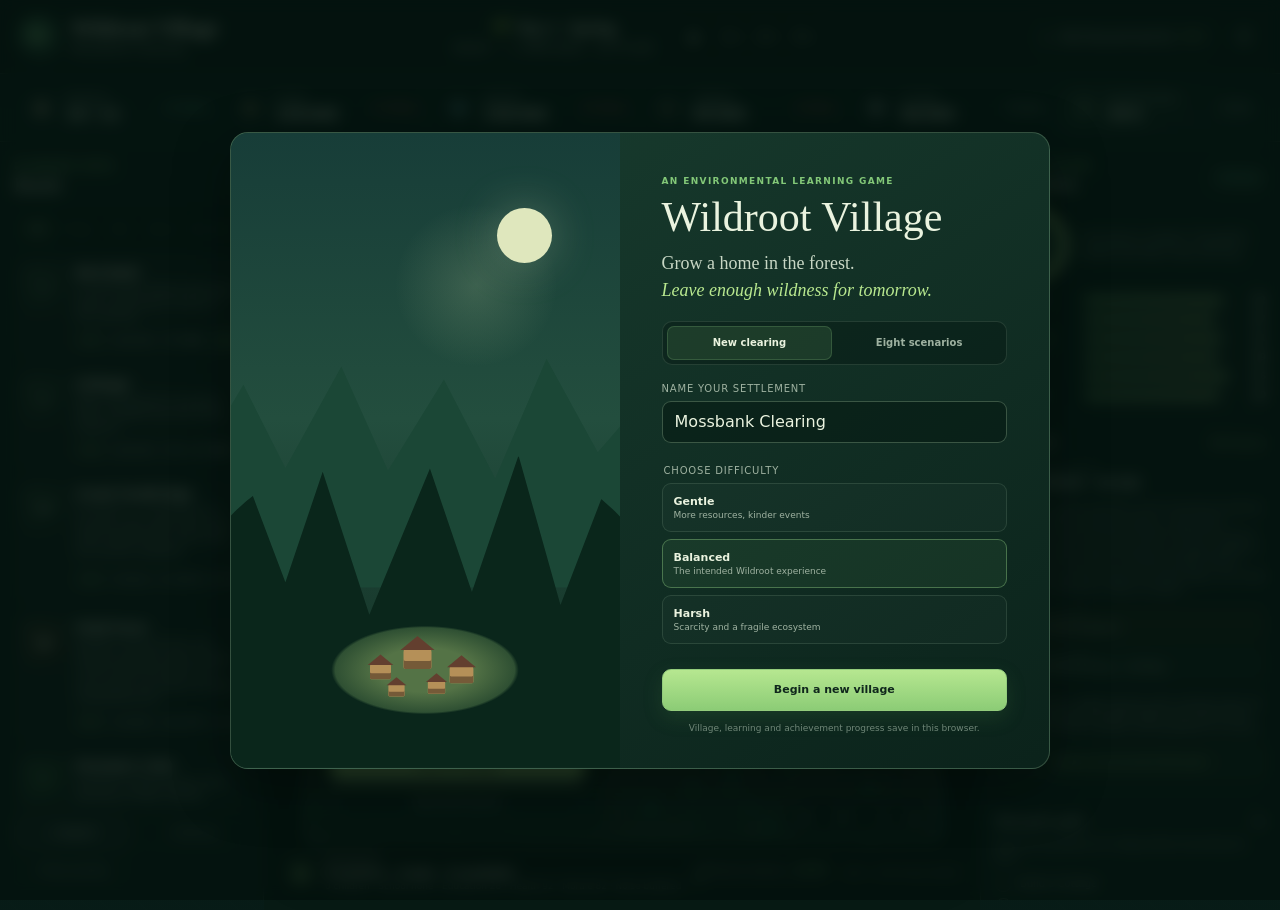
==== index.html @ e63c8037 "Add multi-select tree priority tool" ====
<!doctype html>
<html lang="en">
<head>
  <meta charset="utf-8">
  <meta name="viewport" content="width=device-width, initial-scale=1, viewport-fit=cover">
  <meta name="theme-color" content="#173c2f">
  <title>Wildroot Village</title>
  <link rel="stylesheet" href="styles.css">
</head>
<body>
  <div class="forest-haze" aria-hidden="true"></div>

  <div id="gameShell" class="game-shell">
    <header class="topbar">
      <div class="brand-block">
        <div class="brand-mark" aria-hidden="true">W</div>
        <div>
          <h1>Wildroot Village</h1>
          <p id="villageName">Mossbank Clearing</p>
        </div>
      </div>

      <div class="calendar-block" aria-label="Current date and weather">
        <div class="calendar-main">
          <span id="seasonIcon" aria-hidden="true">🌱</span>
          <strong id="dayLabel">Day 1 · Spring</strong>
        </div>
        <div class="calendar-detail">
          <span id="clockLabel">06:00</span>
          <span class="dot">•</span>
          <span id="weatherLabel">Mild skies</span>
        </div>
      </div>

      <div class="time-controls" aria-label="Time controls">
        <button class="icon-button" id="pauseButton" type="button" aria-label="Pause time" title="Pause (Space)">Ⅱ</button>
        <button class="speed-button active" data-speed="1" type="button" title="Normal simulation speed, including resident ageing">1×</button>
        <button class="speed-button" data-speed="2" type="button" title="Everything advances at 2×, including resident ageing">2×</button>
        <button class="speed-button" data-speed="3" type="button" title="Everything advances at 3×, including resident ageing">3×</button>
      </div>

      <div class="header-actions">
        <button class="quiet-button" id="achievementsButton" type="button">
          <span aria-hidden="true">◇</span> Achievements
          <span id="achievementCount" class="button-count">0/11</span>
        </button>
        <button class="icon-button" id="menuButton" type="button" aria-label="Open menu" title="Menu">☰</button>
      </div>
    </header>

    <section class="resource-strip" aria-label="Village resources">
      <div class="resource-card" data-resource="population">
        <span class="resource-icon people-icon" aria-hidden="true">●</span>
        <span class="resource-copy"><small>People</small><strong id="populationValue">10 / 12</strong></span>
        <span id="populationTrend" class="trend positive">+0.0</span>
      </div>
      <div class="resource-card" data-resource="food">
        <span class="resource-icon food-icon" aria-hidden="true">◆</span>
        <span class="resource-copy"><small>Food</small><strong id="foodValue">120/400</strong></span>
        <span id="foodTrend" class="trend">0/day</span>
      </div>
      <div class="resource-card" data-resource="water">
        <span class="resource-icon water-icon" aria-hidden="true">●</span>
        <span class="resource-copy"><small>Water</small><strong id="waterValue">130/400</strong></span>
        <span id="waterTrend" class="trend">0/day</span>
      </div>
      <div class="resource-card" data-resource="wood">
        <span class="resource-icon wood-icon" aria-hidden="true">▰</span>
        <span class="resource-copy"><small>Timber</small><strong id="woodValue">95/400</strong></span>
        <span id="woodTrend" class="trend">0/day</span>
      </div>
      <div class="resource-card" data-resource="stone">
        <span class="resource-icon stone-icon" aria-hidden="true">⬟</span>
        <span class="resource-copy"><small>Stone</small><strong id="stoneValue">60/400</strong></span>
        <span id="stoneTrend" class="trend">0/day</span>
      </div>
      <div class="resource-card eco-resource" data-resource="ecosystem">
        <span class="resource-icon eco-icon" aria-hidden="true">✦</span>
        <span class="resource-copy"><small>Ecosystem</small><strong id="ecosystemValue">91%</strong></span>
        <span id="ecosystemTrend" class="trend">Stable</span>
      </div>
    </section>

    <main class="workspace">
      <aside class="build-panel panel">
        <div class="panel-heading">
          <div>
            <span class="eyebrow">PLANNING DESK</span>
            <h2>Build</h2>
          </div>
          <button id="collapseBuildButton" class="mini-button" type="button" aria-label="Collapse build panel">‹</button>
        </div>

        <div class="build-tabs" role="tablist" aria-label="Building categories">
          <button class="build-tab active" data-category="all" type="button">All</button>
          <button class="build-tab" data-category="village" type="button">Village</button>
          <button class="build-tab" data-category="industry" type="button">Work</button>
          <button class="build-tab" data-category="nature" type="button">Nature</button>
          <button class="build-tab" data-category="decoration" type="button">Decorations</button>
        </div>

        <div id="buildList" class="build-list" aria-live="polite"></div>

        <div class="tool-row">
          <button id="inspectTool" class="tool-button active" type="button" data-tool="inspect">
            <span aria-hidden="true">⌕</span> Inspect
          </button>
          <button id="demolishTool" class="tool-button danger-tool" type="button" data-tool="demolish">
            <span aria-hidden="true">⌁</span> Destroy
          </button>
          <button id="treePriorityTool" class="tool-button" type="button" data-tool="tree_priority" aria-pressed="false">
            <span aria-hidden="true">⌖</span> Tree priority
          </button>
        </div>
      </aside>

      <section class="map-section">
        <div class="map-toolbar">
          <div class="selection-summary">
            <span id="selectionSwatch" class="selection-swatch inspect-swatch">⌕</span>
            <span><small>Selected</small><strong id="selectionLabel">Inspect tool</strong></span>
          </div>
          <div class="map-hints">
            <span><kbd>Drag</kbd> pan</span>
            <span><kbd>Scroll</kbd> zoom</span>
            <span><kbd>O</kbd>/<kbd>P</kbd> rotate</span>
            <span><kbd>Click</kbd> person</span>
            <span><kbd>Priority</kbd> click or drag trees</span>
            <span><kbd>Esc</kbd> cancel</span>
            <span id="autosaveStatus">Saved locally</span>
          </div>
        </div>

        <div id="mapFrame" class="map-frame">
          <canvas id="gameCanvas" width="768" height="768" aria-label="A zoomable 100 by 100 forest world with an irregular village clearing, creeks, a river, bridges, buildings, trees, and moving residents"></canvas>
          <section id="placementGuide" class="placement-guide" aria-live="polite">
            <span id="placementGuideStep" class="eyebrow">LIVE BUILD TUTORIAL · STEP 1 OF 7</span>
            <h3 id="placementGuideTitle">Place a Cottage</h3>
            <p id="placementGuideText">Select Cottage, then click a clear 2 × 2 area near the Founders’ Hearth.</p>
            <p id="placementGuideWhy" class="placement-guide-why"><strong>Why it matters:</strong> Homes give new residents somewhere to live.</p>
            <p id="placementGuideSpot" class="placement-guide-spot">Recommended spot: checking the clearing…</p>
            <button id="placementGuideAction" class="primary-button" type="button">Select Cottage</button>
            <button id="placementGuideSkip" class="placement-guide-skip" type="button">Skip build tutorial</button>
          </section>
          <button id="descriptionToggle" class="description-toggle" type="button" aria-pressed="true" title="Turn cursor descriptions off">ⓘ Descriptions on</button>
          <div id="tileTooltip" class="tile-tooltip" role="tooltip" hidden></div>
          <div id="mapMessage" class="map-message" aria-live="assertive"></div>
          <div class="map-compass" aria-hidden="true"><span>N</span><i></i></div>
          <div class="zoom-controls" aria-label="Map zoom controls">
            <button id="zoomInButton" type="button" aria-label="Zoom in" title="Zoom in">+</button>
            <span id="zoomLabel">85%</span>
            <button id="zoomOutButton" type="button" aria-label="Zoom out" title="Zoom out">−</button>
            <button id="centerMapButton" type="button" aria-label="Centre on village" title="Centre on village">⌾</button>
          </div>
        </div>

        <div class="map-footer">
          <div class="workers-summary">
            <span class="workers-icon" aria-hidden="true">♟</span>
            <div>
              <small>Workers</small>
              <strong id="workersLabel">0 jobs · 9 available</strong>
              <span id="familiesLabel" class="workers-detail">0 children · School none · Education 28</span>
            </div>
          </div>
          <div class="pressure-meter">
            <div class="pressure-copy"><span>Settlement footprint</span><strong id="footprintLabel">Gentle</strong></div>
            <div class="meter-track"><div id="footprintFill" class="meter-fill"></div></div>
          </div>
          <div class="coordinates" id="coordinatesLabel">100 × 100 forest world</div>
        </div>
      </section>

      <aside class="insights-panel panel">
        <section class="eco-card">
          <div class="panel-heading compact">
            <div>
              <span class="eyebrow">LIVING SYSTEM</span>
              <h2>Ecosystem</h2>
            </div>
            <div id="ecoBadge" class="eco-badge thriving">Thriving</div>
          </div>
          <div class="eco-score-row">
            <div class="eco-ring" id="ecoRing"><span id="ecoRingValue">91</span><small>/ 100</small></div>
            <p id="ecoSummary">The forest is resilient. Thoughtful growth will help it stay that way.</p>
          </div>
          <div id="ecoMetrics" class="eco-metrics"></div>
        </section>

        <section class="learning-card" aria-labelledby="learningTitle">
          <div class="section-title-row">
            <h3 id="learningTitle">Eco coach</h3>
            <span id="learningProgress">0/20 lessons</span>
          </div>
          <div class="coach-focus">
            <span id="ecoCoachIcon" class="coach-icon" aria-hidden="true">◎</span>
            <div><small>WATCH NOW</small><strong id="ecoCoachMetric">Living systems</strong></div>
          </div>
          <p id="ecoCoachText">Every resource decision changes the land that supports the village.</p>
          <div class="coach-drivers" aria-label="Modelled causes of the current ecosystem trend">
            <div><small>LARGEST PRESSURE</small><span id="ecoCoachPressure">Waiting for village data</span></div>
            <div><small>STRONGEST SUPPORT</small><span id="ecoCoachSupport">Waiting for village data</span></div>
          </div>
          <p id="ecoCoachConnection" class="coach-connection">Living systems are connected through water, soil, air, habitat and food webs.</p>
          <button id="fieldGuideButton" class="learning-guide-button" type="button"><span aria-hidden="true">▤</span> Open environmental field guide</button>
        </section>

        <section class="objective-card">
          <div class="section-title-row">
            <h3>Steward’s path</h3>
            <span id="objectiveProgress">0/4</span>
          </div>
          <p id="objectiveIntro">Build the foundations of a village without wounding the land.</p>
          <div id="objectiveList" class="objective-list"></div>
        </section>

        <section class="chronicle-card">
          <div class="section-title-row">
            <h3>Village chronicle</h3>
            <button id="openChronicleButton" class="text-button" type="button">View all</button>
          </div>
          <div id="eventLog" class="event-log" aria-live="polite"></div>
        </section>
      </aside>
    </main>
  </div>

  <div id="modalLayer" class="modal-layer" aria-live="polite"></div>

  <div id="toastStack" class="toast-stack" aria-live="assertive"></div>

  <template id="startScreenTemplate">
    <div class="modal-backdrop start-backdrop">
      <section class="start-card modal-card" role="dialog" aria-modal="true" aria-labelledby="startTitle">
        <div class="start-art" aria-hidden="true">
          <div class="moon"></div>
          <div class="ridge ridge-back"></div>
          <div class="ridge ridge-front"></div>
          <div class="start-clearing"><span></span><span></span><span></span><span></span><span></span></div>
        </div>
        <div class="start-content">
          <span class="eyebrow">AN ENVIRONMENTAL LEARNING GAME</span>
          <h2 id="startTitle">Wildroot Village</h2>
          <p class="start-tagline">Grow a home in the forest.<br><em>Leave enough wildness for tomorrow.</em></p>

          <div class="start-mode-tabs" role="tablist" aria-label="Game mode">
            <button id="freeplayModeButton" class="start-mode-button active" type="button" role="tab" aria-selected="true">New clearing</button>
            <button id="scenarioModeButton" class="start-mode-button" type="button" role="tab" aria-selected="false">Eight scenarios</button>
          </div>

          <div id="freeplaySetup">
            <label class="field-label" for="newVillageName">Name your settlement</label>
            <input id="newVillageName" class="text-input" maxlength="28" value="Mossbank Clearing" autocomplete="off">

            <fieldset class="difficulty-fieldset">
              <legend>Choose difficulty</legend>
              <label class="difficulty-option">
                <input type="radio" name="difficulty" value="gentle">
                <span><strong>Gentle</strong><small>More resources, kinder events</small></span>
              </label>
              <label class="difficulty-option selected">
                <input type="radio" name="difficulty" value="balanced" checked>
                <span><strong>Balanced</strong><small>The intended Wildroot experience</small></span>
              </label>
              <label class="difficulty-option">
                <input type="radio" name="difficulty" value="harsh">
                <span><strong>Harsh</strong><small>Scarcity and a fragile ecosystem</small></span>
              </label>
            </fieldset>
          </div>

          <div id="scenarioSetup" class="scenario-setup" hidden>
            <p class="scenario-lead">Take charge of an existing village. Eight settlements teach different ecological problems; three begin below 40% with an active restoration emergency.</p>
            <div id="scenarioList" class="scenario-list"></div>
          </div>

          <div class="start-actions">
            <button id="continueGameButton" class="secondary-button" type="button" hidden>Continue saved village</button>
            <button id="beginGameButton" class="primary-button" type="button">Begin a new village</button>
          </div>
          <p class="local-note">Village, learning and achievement progress save in this browser.</p>
        </div>
      </section>
    </div>
  </template>

  <template id="tutorialTemplate">
    <div class="modal-backdrop tutorial-backdrop">
      <section class="tutorial-card modal-card" role="dialog" aria-modal="true" aria-labelledby="tutorialTitle">
        <button class="close-button tutorial-skip" type="button">Skip tutorial</button>
        <div class="tutorial-illustration" aria-hidden="true"></div>
        <div class="tutorial-copy">
          <span class="eyebrow tutorial-step-label">BUILDING TUTORIAL 1 OF 8</span>
          <h2 id="tutorialTitle">How building placement works</h2>
          <p class="tutorial-body"></p>
          <div class="tutorial-tip"></div>
          <div class="tutorial-footer">
            <div class="tutorial-dots" aria-hidden="true"></div>
            <div class="tutorial-nav">
              <button class="secondary-button tutorial-back" type="button">Back</button>
              <button class="primary-button tutorial-next" type="button">Next</button>
            </div>
          </div>
        </div>
      </section>
    </div>
  </template>

  <script src="game.js"></script>
</body>
</html>
---- styles.css ----
:root {
  color-scheme: dark;
  --ink: #eaf3df;
  --muted: #9fb2a1;
  --faint: #6f8677;
  --deepest: #091a16;
  --deep: #102a22;
  --panel: rgba(18, 48, 39, 0.94);
  --panel-2: rgba(24, 60, 47, 0.94);
  --line: rgba(185, 217, 181, 0.14);
  --line-strong: rgba(190, 224, 185, 0.27);
  --green: #83c878;
  --green-bright: #b8e88f;
  --mint: #76d4a1;
  --gold: #e4bd65;
  --orange: #e69255;
  --red: #e56d65;
  --blue: #74b9ca;
  --shadow: 0 18px 55px rgba(0, 0, 0, 0.34);
  font-family: Inter, ui-sans-serif, system-ui, -apple-system, BlinkMacSystemFont, "Segoe UI", sans-serif;
}

* {
  box-sizing: border-box;
}

html,
body {
  margin: 0;
  min-width: 320px;
  min-height: 100%;
  background: var(--deepest);
  color: var(--ink);
}

body {
  min-height: 100vh;
  overflow-x: hidden;
}

button,
input {
  font: inherit;
}

button {
  color: inherit;
}

button:focus-visible,
input:focus-visible {
  outline: 2px solid var(--green-bright);
  outline-offset: 2px;
}

.forest-haze {
  position: fixed;
  inset: 0;
  pointer-events: none;
  background:
    radial-gradient(circle at 50% -20%, rgba(118, 195, 129, 0.16), transparent 46%),
    linear-gradient(135deg, rgba(37, 78, 58, 0.12), transparent 35%);
}

.game-shell {
  position: relative;
  min-height: 100vh;
  background:
    linear-gradient(rgba(8, 28, 23, 0.88), rgba(8, 28, 23, 0.9)),
    repeating-linear-gradient(45deg, transparent 0 12px, rgba(137, 180, 137, 0.025) 12px 13px);
}

.topbar {
  min-height: 74px;
  padding: 10px 18px;
  display: grid;
  grid-template-columns: minmax(220px, 1fr) auto auto minmax(220px, 1fr);
  align-items: center;
  gap: 20px;
  border-bottom: 1px solid var(--line);
  background: rgba(10, 31, 25, 0.94);
  box-shadow: 0 8px 30px rgba(0, 0, 0, 0.16);
  position: sticky;
  top: 0;
  z-index: 20;
  backdrop-filter: blur(18px);
}

.brand-block {
  display: flex;
  align-items: center;
  gap: 11px;
}

.brand-mark {
  width: 42px;
  height: 42px;
  border: 1px solid rgba(184, 232, 143, 0.42);
  border-radius: 50% 50% 46% 54%;
  display: grid;
  place-items: center;
  color: var(--green-bright);
  font-family: Georgia, serif;
  font-size: 22px;
  background: radial-gradient(circle at 38% 30%, #3a7451, #173c2f 67%);
  box-shadow: inset 0 0 0 3px rgba(7, 31, 23, 0.42);
}

.brand-block h1,
.brand-block p,
.panel-heading h2,
.section-title-row h3,
.start-content h2,
.tutorial-copy h2 {
  margin: 0;
}

.brand-block h1 {
  font-family: Georgia, "Times New Roman", serif;
  font-size: 20px;
  font-weight: 600;
  letter-spacing: 0.02em;
}

.brand-block p {
  color: var(--muted);
  font-size: 12px;
  margin-top: 2px;
}

.calendar-block {
  text-align: center;
  min-width: 178px;
}

.calendar-main {
  display: flex;
  align-items: center;
  justify-content: center;
  gap: 7px;
  font-family: Georgia, serif;
}

.calendar-detail {
  margin-top: 4px;
  color: var(--muted);
  font-size: 12px;
}

.dot {
  padding: 0 4px;
  color: var(--faint);
}

.time-controls {
  display: flex;
  padding: 4px;
  border: 1px solid var(--line);
  border-radius: 10px;
  background: rgba(5, 22, 17, 0.52);
}

.icon-button,
.speed-button,
.quiet-button,
.mini-button,
.text-button,
.close-button,
.build-tab,
.tool-button {
  border: 0;
  cursor: pointer;
  background: transparent;
}

.icon-button,
.speed-button {
  height: 34px;
  min-width: 36px;
  border-radius: 7px;
  color: var(--muted);
  transition: 150ms ease;
}

.icon-button:hover,
.speed-button:hover,
.speed-button.active {
  background: rgba(131, 200, 120, 0.15);
  color: var(--green-bright);
}

.header-actions {
  justify-self: end;
  display: flex;
  align-items: center;
  gap: 8px;
}

.quiet-button {
  min-height: 38px;
  padding: 0 11px;
  border: 1px solid var(--line);
  border-radius: 9px;
  color: var(--muted);
  display: flex;
  align-items: center;
  gap: 7px;
}

.quiet-button:hover {
  border-color: var(--line-strong);
  color: var(--ink);
}

.button-count {
  color: var(--green-bright);
  font-size: 11px;
}

.resource-strip {
  min-height: 68px;
  padding: 9px 18px;
  display: grid;
  grid-template-columns: repeat(6, minmax(116px, 1fr));
  gap: 8px;
  border-bottom: 1px solid var(--line);
  background: rgba(13, 40, 32, 0.82);
}

.resource-card {
  min-width: 0;
  display: grid;
  grid-template-columns: 31px 1fr auto;
  align-items: center;
  gap: 8px;
  padding: 5px 9px;
  border-right: 1px solid var(--line);
}

.resource-card:last-child {
  border-right: 0;
}

.resource-icon {
  width: 29px;
  height: 29px;
  display: grid;
  place-items: center;
  border-radius: 50%;
  font-size: 12px;
  background: rgba(255,255,255,0.06);
}

.people-icon { color: #d9c493; }
.food-icon { color: var(--gold); }
.water-icon { color: var(--blue); }
.wood-icon { color: #bd865e; }
.stone-icon { color: #b7bfbd; }
.eco-icon { color: var(--green-bright); }

.resource-copy {
  min-width: 0;
  display: flex;
  flex-direction: column;
}

.resource-copy small,
.workers-summary small,
.selection-summary small {
  color: var(--muted);
  font-size: 10px;
  text-transform: uppercase;
  letter-spacing: 0.08em;
}

.resource-copy strong {
  margin-top: 1px;
  font-size: 14px;
  white-space: nowrap;
}

.trend {
  color: var(--muted);
  font-size: 10px;
  white-space: nowrap;
}

.trend.positive { color: var(--mint); }
.trend.negative { color: var(--red); }
.trend.full { color: var(--gold); }

.eco-resource {
  border-radius: 9px;
  background: linear-gradient(90deg, rgba(72, 130, 79, 0.12), transparent);
}

.workspace {
  width: 100%;
  display: grid;
  grid-template-columns: 264px minmax(500px, 1fr) 300px;
  min-height: calc(100vh - 143px);
}

.panel {
  min-width: 0;
  background: rgba(12, 37, 30, 0.86);
}

.build-panel {
  border-right: 1px solid var(--line);
  padding: 18px 14px 14px;
  display: flex;
  flex-direction: column;
  max-height: calc(100vh - 143px);
  position: sticky;
  top: 143px;
}

.insights-panel {
  border-left: 1px solid var(--line);
  padding: 18px 14px;
  max-height: calc(100vh - 143px);
  position: sticky;
  top: 143px;
  overflow-y: auto;
}

.panel-heading,
.section-title-row {
  display: flex;
  align-items: center;
  justify-content: space-between;
  gap: 12px;
}

.panel-heading h2 {
  margin-top: 2px;
  font-family: Georgia, serif;
  font-size: 21px;
  font-weight: 500;
}

.panel-heading.compact h2 {
  font-size: 19px;
}

.eyebrow {
  display: block;
  color: var(--green);
  font-size: 9px;
  font-weight: 700;
  letter-spacing: 0.15em;
}

.mini-button {
  width: 28px;
  height: 28px;
  border: 1px solid var(--line);
  border-radius: 7px;
  color: var(--muted);
}

.build-tabs {
  display: grid;
  grid-template-columns: repeat(5, 1fr);
  gap: 3px;
  padding: 4px;
  margin: 15px 0 10px;
  background: rgba(4, 20, 15, 0.46);
  border-radius: 9px;
}

.build-tab {
  padding: 7px 3px;
  border-radius: 6px;
  color: var(--faint);
  font-size: 9px;
}

.build-tab.active,
.build-tab:hover {
  color: var(--ink);
  background: rgba(104, 163, 103, 0.15);
}

.build-list {
  min-height: 0;
  padding-right: 3px;
  overflow-y: auto;
  scrollbar-width: thin;
  scrollbar-color: rgba(128, 170, 132, 0.25) transparent;
}

.build-item {
  width: 100%;
  display: grid;
  grid-template-columns: 43px 1fr;
  gap: 10px;
  padding: 10px 8px;
  margin-bottom: 5px;
  border: 1px solid transparent;
  border-radius: 10px;
  color: inherit;
  text-align: left;
  cursor: pointer;
  background: rgba(255, 255, 255, 0.025);
  transition: 140ms ease;
}

.build-item:hover:not(:disabled),
.build-item.selected {
  border-color: rgba(148, 207, 133, 0.35);
  background: rgba(84, 139, 80, 0.14);
  transform: translateX(2px);
}

.build-item:disabled {
  cursor: not-allowed;
  opacity: 0.48;
}

.building-icon {
  width: 43px;
  height: 43px;
  border-radius: 9px;
  display: grid;
  place-items: center;
  font-family: Georgia, serif;
  font-size: 20px;
  border: 1px solid rgba(255,255,255,0.09);
  background: linear-gradient(145deg, rgba(132, 182, 119, 0.18), rgba(10, 34, 27, 0.6));
}

.build-item[data-category="industry"] .building-icon {
  background: linear-gradient(145deg, rgba(188, 134, 82, 0.18), rgba(34, 27, 19, 0.5));
}

.build-item[data-category="nature"] .building-icon {
  color: var(--green-bright);
  background: linear-gradient(145deg, rgba(105, 188, 103, 0.22), rgba(15, 48, 31, 0.6));
}

.build-copy {
  min-width: 0;
}

.build-name-row,
.build-costs {
  display: flex;
  align-items: center;
  justify-content: space-between;
  gap: 6px;
}

.build-name-row strong {
  font-size: 12px;
}

.build-copy p {
  margin: 3px 0 6px;
  color: var(--muted);
  font-size: 10px;
  line-height: 1.35;
}

.build-costs {
  justify-content: flex-start;
  color: #c9d5c7;
  font-size: 9px;
}

.cost-chip {
  white-space: nowrap;
}

.size-chip {
  padding: 1px 4px;
  border: 1px solid var(--line);
  border-radius: 4px;
  color: var(--green-bright);
  background: rgba(131, 200, 120, .06);
}

.lock-chip {
  padding: 2px 5px;
  border-radius: 10px;
  color: var(--gold);
  background: rgba(228, 189, 101, 0.1);
  font-size: 8px;
  white-space: nowrap;
}

.impact-chip {
  margin-left: auto;
  color: var(--green);
}

.impact-chip.harmful {
  color: var(--orange);
}

.tool-row {
  display: grid;
  grid-template-columns: 1fr 1fr;
  gap: 7px;
  padding-top: 10px;
  margin-top: auto;
  border-top: 1px solid var(--line);
}

.tool-button {
  padding: 8px;
  border: 1px solid var(--line);
  border-radius: 8px;
  color: var(--muted);
  font-size: 11px;
}

.tool-button:hover,
.tool-button.active {
  color: var(--ink);
  border-color: var(--line-strong);
  background: rgba(255,255,255,0.04);
}

.danger-tool.active {
  color: #ffc1b8;
  border-color: rgba(229, 109, 101, 0.42);
  background: rgba(229, 109, 101, 0.1);
}

.map-section {
  min-width: 0;
  padding: 12px;
  display: flex;
  flex-direction: column;
  align-items: stretch;
  background:
    radial-gradient(circle at center, rgba(76, 116, 74, 0.12), transparent 68%),
    rgba(7, 26, 21, 0.6);
}

.map-toolbar,
.map-footer {
  min-height: 45px;
  display: flex;
  align-items: center;
  justify-content: space-between;
  gap: 14px;
  padding: 6px 10px;
}

.selection-summary,
.workers-summary {
  display: flex;
  align-items: center;
  gap: 9px;
}

.selection-summary > span:last-child,
.workers-summary > div {
  display: flex;
  flex-direction: column;
}

.selection-summary strong,
.workers-summary strong {
  font-size: 11px;
  margin-top: 2px;
}

.workers-detail {
  margin-top: 2px;
  color: var(--muted);
  font-size: 9px;
  line-height: 1.2;
}

.resident-portrait {
  color: #f2ddb0;
  background:
    radial-gradient(circle at 50% 34%, rgba(242,221,176,.28) 0 22%, transparent 23%),
    linear-gradient(145deg, rgba(92,132,88,.5), rgba(52,83,70,.72));
  border: 1px solid rgba(192,222,155,.24);
}

.selection-swatch,
.workers-icon {
  width: 30px;
  height: 30px;
  display: grid;
  place-items: center;
  border-radius: 8px;
  color: var(--green-bright);
  background: rgba(113, 175, 105, 0.13);
  border: 1px solid rgba(148, 207, 133, 0.2);
}

.map-hints {
  display: flex;
  gap: 12px;
  color: var(--faint);
  font-size: 9px;
}

kbd {
  padding: 2px 4px;
  border: 1px solid var(--line-strong);
  border-radius: 4px;
  background: rgba(255,255,255,0.04);
  color: var(--muted);
  font: inherit;
}

.map-frame {
  position: relative;
  width: min(100%, calc(100vh - 260px));
  min-width: 460px;
  aspect-ratio: 1;
  align-self: center;
  border: 1px solid rgba(168, 205, 162, 0.25);
  border-radius: 12px;
  overflow: hidden;
  background: #173b2a;
  box-shadow: 0 16px 50px rgba(0,0,0,0.35), inset 0 0 0 4px rgba(4,20,15,0.32);
}

#gameCanvas {
  display: block;
  width: 100%;
  height: 100%;
  cursor: crosshair;
  image-rendering: auto;
  touch-action: none;
}

.placement-guide {
  position: absolute;
  z-index: 8;
  left: 12px;
  bottom: 12px;
  width: min(285px, calc(100% - 24px));
  padding: 13px 14px;
  border: 1px solid rgba(131, 200, 120, .42);
  border-radius: 9px;
  background: rgba(8, 34, 26, .93);
  box-shadow: 0 8px 24px rgba(0, 0, 0, .28);
}

.placement-guide[hidden] {
  display: none;
}

.placement-guide h3 {
  margin: 5px 0 6px;
  color: var(--ink);
  font: 17px Georgia, serif;
  font-weight: 500;
}

.placement-guide p {
  margin: 0 0 10px;
  color: #c3d2c0;
  font-size: 10px;
  line-height: 1.45;
}

.placement-guide p.placement-guide-why,
.placement-guide p.placement-guide-spot {
  margin-bottom: 7px;
  padding-left: 8px;
  border-left: 2px solid rgba(131, 200, 120, .55);
  color: var(--muted);
  font-size: 9px;
}

.placement-guide p.placement-guide-spot {
  border-left-color: rgba(228, 189, 101, .62);
  color: #d8cc9f;
}

.placement-guide button {
  width: 100%;
  min-height: 31px;
  padding: 7px 10px;
  font-size: 10px;
}

.placement-guide .placement-guide-skip {
  margin-top: 7px;
  border-color: rgba(195, 210, 192, .4);
  color: var(--muted);
  background: transparent;
}

.placement-guide .placement-guide-skip:hover {
  color: var(--ink);
  background: rgba(255, 255, 255, .06);
}

.tutorial-complete-card {
  max-width: 520px;
}

.tutorial-complete-card h2 {
  margin: 8px 0 12px;
}

.tutorial-complete-card p {
  color: var(--muted);
  line-height: 1.55;
}

.tutorial-complete-card button {
  width: 100%;
  margin-top: 10px;
}

.description-toggle {
  position: absolute;
  z-index: 9;
  top: 11px;
  left: 11px;
  padding: 6px 9px;
  border: 1px solid var(--line-strong);
  border-radius: 7px;
  color: var(--muted);
  background: rgba(7, 26, 21, .9);
  box-shadow: 0 5px 16px rgba(0,0,0,.22);
  font: inherit;
  font-size: 9px;
  cursor: pointer;
}

.description-toggle:hover,
.description-toggle[aria-pressed="true"] {
  color: var(--green-bright);
  border-color: rgba(153, 213, 137, .4);
}

.zoom-controls {
  position: absolute;
  z-index: 9;
  right: 11px;
  bottom: 11px;
  display: grid;
  grid-template-columns: 31px 46px 31px 31px;
  align-items: center;
  overflow: hidden;
  border: 1px solid var(--line-strong);
  border-radius: 9px;
  color: var(--muted);
  background: rgba(7, 26, 21, .92);
  box-shadow: 0 6px 20px rgba(0,0,0,.25);
}

.zoom-controls button {
  width: 31px;
  height: 31px;
  padding: 0;
  border: 0;
  border-left: 1px solid var(--line);
  color: var(--ink);
  cursor: pointer;
  background: transparent;
}

.zoom-controls button:first-child {
  border-left: 0;
}

.zoom-controls button:hover {
  color: var(--green-bright);
  background: rgba(131, 200, 120, .12);
}

.zoom-controls span {
  text-align: center;
  font-size: 9px;
}

.tile-tooltip {
  position: absolute;
  z-index: 7;
  width: 190px;
  padding: 9px 10px;
  border: 1px solid var(--line-strong);
  border-radius: 8px;
  pointer-events: none;
  color: var(--ink);
  background: rgba(7, 26, 21, 0.96);
  box-shadow: 0 8px 24px rgba(0,0,0,0.3);
  font-size: 10px;
  line-height: 1.45;
}

.tile-tooltip strong {
  display: block;
  color: var(--green-bright);
  font-size: 11px;
  margin-bottom: 2px;
}

.tile-tooltip .tooltip-impact {
  display: block;
  color: var(--muted);
  margin-top: 3px;
}

.map-message {
  position: absolute;
  left: 50%;
  top: 11%;
  transform: translate(-50%, -8px);
  z-index: 8;
  padding: 8px 13px;
  border: 1px solid rgba(229, 109, 101, 0.36);
  border-radius: 20px;
  color: #ffd0c9;
  background: rgba(53, 25, 23, 0.92);
  box-shadow: 0 7px 20px rgba(0,0,0,0.25);
  font-size: 11px;
  pointer-events: none;
  opacity: 0;
  transition: 180ms ease;
}

.map-message.show {
  opacity: 1;
  transform: translate(-50%, 0);
}

.map-compass {
  position: absolute;
  top: 12px;
  right: 12px;
  z-index: 5;
  width: 27px;
  color: rgba(239, 246, 226, 0.62);
  text-align: center;
  font: 9px Georgia, serif;
  pointer-events: none;
}

.map-compass i {
  display: block;
  width: 1px;
  height: 19px;
  margin: 2px auto 0;
  background: linear-gradient(var(--ink), transparent);
}

.map-footer {
  padding-top: 8px;
}

.pressure-meter {
  flex: 1;
  max-width: 250px;
}

.pressure-copy {
  display: flex;
  justify-content: space-between;
  margin-bottom: 4px;
  color: var(--muted);
  font-size: 9px;
}

.pressure-copy strong {
  color: var(--green);
}

.meter-track,
.eco-metric-track {
  height: 5px;
  border-radius: 5px;
  overflow: hidden;
  background: rgba(255,255,255,0.07);
}

.meter-fill,
.eco-metric-fill {
  height: 100%;
  width: 8%;
  border-radius: inherit;
  background: linear-gradient(90deg, var(--green), var(--green-bright));
  transition: width 300ms ease, background 300ms ease;
}

.coordinates {
  color: var(--faint);
  font-size: 10px;
}

.eco-card,
.learning-card,
.objective-card,
.chronicle-card {
  padding-bottom: 17px;
  margin-bottom: 16px;
  border-bottom: 1px solid var(--line);
}

.learning-card .section-title-row > span {
  color: var(--green-bright);
}

.coach-focus {
  display: grid;
  grid-template-columns: 34px 1fr;
  gap: 9px;
  align-items: center;
  margin: 10px 0 7px;
}

.coach-icon {
  width: 34px;
  height: 34px;
  display: grid;
  place-items: center;
  border-radius: 50%;
  color: var(--green-bright);
  background: rgba(131, 200, 120, .1);
  font: 17px Georgia, serif;
}

.coach-focus div {
  min-width: 0;
  display: flex;
  flex-direction: column;
}

.coach-focus small {
  color: var(--faint);
  font-size: 8px;
  letter-spacing: .09em;
}

.coach-focus strong {
  margin-top: 2px;
  color: #dcebd7;
  font-size: 11px;
}

.learning-card > p {
  margin: 0 0 10px;
  color: var(--muted);
  font-size: 9px;
  line-height: 1.5;
}

.coach-drivers {
  display: grid;
  gap: 5px;
  margin: 0 0 9px;
}

.coach-drivers > div {
  padding: 7px 8px;
  border-left: 2px solid rgba(228, 189, 101, .55);
  border-radius: 0 6px 6px 0;
  background: rgba(228, 189, 101, .055);
}

.coach-drivers > div + div {
  border-left-color: rgba(131, 200, 120, .55);
  background: rgba(131, 200, 120, .055);
}

.coach-drivers small,
.coach-drivers span {
  display: block;
}

.coach-drivers small {
  margin-bottom: 2px;
  color: var(--faint);
  font-size: 7px;
  letter-spacing: .08em;
}

.coach-drivers span {
  color: #d6e1d2;
  font-size: 8px;
  line-height: 1.35;
}

.learning-card > p.coach-connection {
  padding-top: 8px;
  border-top: 1px solid var(--line);
  color: #b6c8b2;
  font-size: 8px;
}

.learning-guide-button {
  width: 100%;
  min-height: 34px;
  padding: 7px 9px;
  border: 1px solid rgba(131, 200, 120, .22);
  border-radius: 8px;
  color: var(--green-bright);
  background: rgba(92, 148, 86, .08);
  cursor: pointer;
  font-size: 9px;
}

.learning-guide-button:hover {
  border-color: rgba(131, 200, 120, .42);
  background: rgba(92, 148, 86, .15);
}

.eco-badge {
  padding: 4px 8px;
  border: 1px solid rgba(116, 212, 161, 0.24);
  border-radius: 20px;
  color: var(--mint);
  background: rgba(116, 212, 161, 0.08);
  font-size: 9px;
}

.eco-badge.strained {
  color: var(--gold);
  border-color: rgba(228, 189, 101, 0.28);
  background: rgba(228, 189, 101, 0.08);
}

.eco-badge.critical {
  color: var(--red);
  border-color: rgba(229, 109, 101, 0.3);
  background: rgba(229, 109, 101, 0.08);
}

.eco-score-row {
  display: grid;
  grid-template-columns: 74px 1fr;
  align-items: center;
  gap: 12px;
  margin: 14px 0;
}

.eco-ring {
  width: 72px;
  height: 72px;
  border-radius: 50%;
  display: flex;
  align-items: center;
  justify-content: center;
  flex-direction: column;
  background:
    radial-gradient(circle at center, #153a2d 57%, transparent 59%),
    conic-gradient(var(--green-bright) var(--eco-angle, 91%), rgba(255,255,255,0.08) 0);
  box-shadow: 0 0 24px rgba(113, 183, 104, 0.12);
}

.eco-ring span {
  font: 23px Georgia, serif;
}

.eco-ring small {
  margin-top: -3px;
  color: var(--muted);
  font-size: 8px;
}

.eco-score-row p {
  margin: 0;
  color: var(--muted);
  font-size: 10px;
  line-height: 1.55;
}

.eco-metrics {
  display: grid;
  gap: 9px;
}

.eco-metric-row {
  display: grid;
  grid-template-columns: 82px 1fr 25px;
  align-items: center;
  gap: 7px;
  font-size: 9px;
}

.eco-metric-row > span:first-child {
  color: var(--muted);
}

.eco-metric-row > strong {
  text-align: right;
  font-size: 9px;
}

.eco-metric-fill.warn {
  background: linear-gradient(90deg, var(--orange), var(--gold));
}

.eco-metric-fill.danger {
  background: linear-gradient(90deg, #b94d4d, var(--red));
}

.section-title-row h3 {
  font: 15px Georgia, serif;
  font-weight: 500;
}

.section-title-row > span,
.text-button {
  color: var(--muted);
  font-size: 9px;
}

.text-button:hover {
  color: var(--green-bright);
}

.objective-card > p {
  margin: 8px 0 11px;
  color: var(--muted);
  font-size: 9px;
  line-height: 1.45;
}

.objective-list {
  display: grid;
  gap: 6px;
}

.objective-item {
  display: grid;
  grid-template-columns: 18px 1fr;
  align-items: center;
  gap: 7px;
  color: var(--muted);
  font-size: 10px;
}

.objective-check {
  width: 17px;
  height: 17px;
  display: grid;
  place-items: center;
  border: 1px solid var(--line-strong);
  border-radius: 50%;
  font-size: 9px;
}

.objective-item.done {
  color: var(--green-bright);
}

.objective-item.done .objective-check {
  border-color: rgba(131, 200, 120, 0.4);
  background: rgba(131, 200, 120, 0.12);
}

.event-log {
  margin-top: 9px;
  display: grid;
  gap: 7px;
}

.log-entry {
  display: grid;
  grid-template-columns: 39px 1fr;
  gap: 7px;
  color: var(--muted);
  font-size: 9px;
  line-height: 1.35;
}

.log-entry time {
  color: var(--faint);
}

.log-entry.important p {
  color: #d8e5d4;
}

.log-entry p {
  margin: 0;
}

.modal-layer:empty {
  display: none;
}

.modal-backdrop {
  position: fixed;
  inset: 0;
  z-index: 100;
  display: grid;
  place-items: center;
  padding: 22px;
  background: rgba(3, 16, 12, 0.78);
  backdrop-filter: blur(8px);
  overflow-y: auto;
}

.modal-card {
  width: min(100%, 660px);
  border: 1px solid rgba(179, 216, 171, 0.24);
  border-radius: 18px;
  background: linear-gradient(145deg, rgba(26, 63, 49, 0.99), rgba(11, 35, 27, 0.99));
  box-shadow: var(--shadow);
  overflow: hidden;
}

.start-card {
  width: min(100%, 820px);
  display: grid;
  grid-template-columns: 0.95fr 1.05fr;
}

.start-art {
  position: relative;
  min-height: 600px;
  overflow: hidden;
  background:
    radial-gradient(circle at 63% 24%, rgba(224, 235, 179, 0.16), transparent 15%),
    linear-gradient(#173d38 0%, #234e3e 45%, #102b21 100%);
}

.moon {
  position: absolute;
  top: 75px;
  right: 68px;
  width: 55px;
  height: 55px;
  border-radius: 50%;
  background: #dfe7bd;
  box-shadow: 0 0 45px rgba(223, 231, 189, 0.28);
}

.ridge {
  position: absolute;
  left: -10%;
  width: 120%;
  border-radius: 50% 50% 0 0;
}

.ridge-back {
  bottom: 180px;
  height: 260px;
  background: #1b4736;
  clip-path: polygon(0 55%, 11% 22%, 20% 54%, 32% 15%, 42% 55%, 54% 20%, 65% 58%, 76% 12%, 87% 48%, 100% 21%, 100% 100%, 0 100%);
}

.ridge-front {
  bottom: 0;
  height: 325px;
  background: #0a261b;
  clip-path: polygon(0 45%, 10% 5%, 20% 43%, 28% 9%, 38% 53%, 51% 8%, 60% 46%, 70% 4%, 79% 50%, 90% 9%, 100% 42%, 100% 100%, 0 100%);
}

.start-clearing {
  position: absolute;
  left: 50%;
  bottom: 52px;
  width: 195px;
  height: 92px;
  transform: translateX(-50%);
  border-radius: 50%;
  background: radial-gradient(ellipse, #547346 0 34%, #2f5033 65%, transparent 68%);
}

.start-clearing span {
  position: absolute;
  width: 28px;
  height: 22px;
  bottom: 38px;
  border-radius: 5px 5px 2px 2px;
  background: #b59058;
  box-shadow: inset 0 -8px #755a38;
}

.start-clearing span::before {
  content: "";
  position: absolute;
  left: -3px;
  top: -11px;
  border-left: 17px solid transparent;
  border-right: 17px solid transparent;
  border-bottom: 14px solid #633f2f;
}

.start-clearing span:nth-child(1) { left: 39px; bottom: 34px; transform: scale(.75); }
.start-clearing span:nth-child(2) { left: 76px; bottom: 47px; }
.start-clearing span:nth-child(3) { left: 120px; bottom: 31px; transform: scale(.85); }
.start-clearing span:nth-child(4) { left: 95px; bottom: 18px; transform: scale(.62); }
.start-clearing span:nth-child(5) { left: 55px; bottom: 15px; transform: scale(.58); }

.start-content {
  padding: 43px 42px 35px;
}

.start-content h2 {
  margin-top: 7px;
  font: 42px Georgia, serif;
  font-weight: 500;
}

.start-tagline {
  color: #c8d7c5;
  font: 18px/1.5 Georgia, serif;
  margin: 9px 0 25px;
}

.start-tagline em {
  color: var(--green-bright);
  font-weight: 400;
}

.start-mode-tabs {
  display: grid;
  grid-template-columns: 1fr 1fr;
  gap: 4px;
  margin: -8px 0 18px;
  padding: 4px;
  border: 1px solid var(--line);
  border-radius: 10px;
  background: rgba(3, 16, 12, .3);
}

.start-mode-button {
  min-height: 34px;
  border: 0;
  border-radius: 7px;
  color: var(--muted);
  background: transparent;
  cursor: pointer;
  font-size: 10px;
  font-weight: 650;
}

.start-mode-button.active {
  color: var(--ink);
  background: rgba(112, 173, 105, .16);
  box-shadow: inset 0 0 0 1px rgba(148, 207, 133, .2);
}

.field-label,
.difficulty-fieldset legend {
  display: block;
  margin-bottom: 7px;
  color: var(--muted);
  font-size: 10px;
  text-transform: uppercase;
  letter-spacing: .08em;
}

.text-input {
  width: 100%;
  height: 42px;
  padding: 0 12px;
  border: 1px solid var(--line-strong);
  border-radius: 9px;
  color: var(--ink);
  background: rgba(4, 20, 15, 0.45);
}

.difficulty-fieldset {
  border: 0;
  padding: 0;
  margin: 22px 0 18px;
}

.difficulty-option {
  display: block;
  margin-bottom: 7px;
  cursor: pointer;
}

.difficulty-option input {
  position: absolute;
  opacity: 0;
  pointer-events: none;
}

.difficulty-option > span {
  min-height: 49px;
  padding: 8px 11px;
  display: flex;
  flex-direction: column;
  justify-content: center;
  border: 1px solid var(--line);
  border-radius: 9px;
  background: rgba(255,255,255,0.02);
}

.difficulty-option input:checked + span,
.difficulty-option:hover > span {
  border-color: rgba(148, 207, 133, 0.4);
  background: rgba(104, 163, 103, 0.1);
}

.difficulty-option strong {
  font-size: 11px;
}

.difficulty-option small {
  color: var(--muted);
  font-size: 9px;
  margin-top: 2px;
}

.scenario-lead {
  margin: 0 0 10px;
  color: var(--muted);
  font-size: 10px;
  line-height: 1.45;
}

.scenario-list {
  display: grid;
  gap: 6px;
  margin-bottom: 15px;
}

.scenario-option {
  width: 100%;
  min-height: 54px;
  display: grid;
  grid-template-columns: 32px 1fr auto;
  align-items: center;
  gap: 9px;
  padding: 7px 9px;
  border: 1px solid var(--line);
  border-radius: 9px;
  color: var(--ink);
  text-align: left;
  background: rgba(255,255,255,.022);
  cursor: pointer;
}

.scenario-option:hover,
.scenario-option:focus-visible {
  border-color: rgba(148, 207, 133, .45);
  background: rgba(104, 163, 103, .1);
}

.scenario-option-icon {
  width: 30px;
  height: 30px;
  display: grid;
  place-items: center;
  border-radius: 50%;
  color: var(--green-bright);
  background: rgba(110, 170, 103, .12);
  font: 16px Georgia, serif;
}

.scenario-option-copy {
  display: grid;
  gap: 2px;
}

.scenario-option-copy strong {
  font-size: 10px;
}

.restoration-scenario-tag {
  width: fit-content;
  padding: 2px 5px;
  border: 1px solid rgba(229, 109, 101, .28);
  border-radius: 4px;
  color: #f0a096;
  background: rgba(155, 67, 60, .08);
  font-size: 7px;
  font-style: normal;
  letter-spacing: .05em;
}

.scenario-option-copy small,
.scenario-option-meta {
  color: var(--muted);
  font-size: 8px;
}

.scenario-option-meta {
  text-align: right;
  line-height: 1.45;
  text-transform: uppercase;
  letter-spacing: .04em;
}

.start-actions {
  display: grid;
  gap: 8px;
}

.primary-button,
.secondary-button,
.choice-button {
  min-height: 42px;
  padding: 9px 16px;
  border-radius: 9px;
  cursor: pointer;
  font-weight: 650;
  font-size: 11px;
}

.primary-button {
  border: 1px solid #93cc7c;
  color: #10271c;
  background: linear-gradient(#b6e790, #8ccc76);
  box-shadow: 0 7px 20px rgba(74, 140, 70, 0.19);
}

.primary-button:hover {
  filter: brightness(1.07);
  transform: translateY(-1px);
}

.secondary-button {
  border: 1px solid var(--line-strong);
  color: var(--ink);
  background: rgba(255,255,255,0.04);
}

.secondary-button:hover {
  background: rgba(255,255,255,0.08);
}

.local-note {
  margin: 12px 0 0;
  color: var(--faint);
  text-align: center;
  font-size: 9px;
}

.tutorial-card {
  position: relative;
  width: min(100%, 720px);
  display: grid;
  grid-template-columns: 260px 1fr;
  min-height: 405px;
}

.tutorial-illustration {
  min-height: 405px;
  background-color: #214838;
  background-position: center;
  background-size: cover;
}

.tutorial-copy {
  padding: 42px 38px 28px;
  display: flex;
  flex-direction: column;
}

.tutorial-copy h2 {
  margin-top: 7px;
  font: 28px Georgia, serif;
  font-weight: 500;
}

.tutorial-body {
  min-height: 75px;
  margin: 13px 0 17px;
  color: #c3d2c0;
  font-size: 12px;
  line-height: 1.65;
}

.tutorial-tip {
  padding: 11px 13px;
  border-left: 2px solid var(--green);
  color: var(--muted);
  background: rgba(101, 159, 97, 0.08);
  font-size: 10px;
  line-height: 1.5;
}

.tutorial-footer {
  margin-top: auto;
  padding-top: 26px;
  display: flex;
  align-items: center;
  justify-content: space-between;
  gap: 18px;
}

.tutorial-dots {
  display: flex;
  gap: 5px;
}

.tutorial-dots span {
  width: 6px;
  height: 6px;
  border-radius: 50%;
  background: rgba(255,255,255,.16);
}

.tutorial-dots span.active {
  width: 16px;
  border-radius: 4px;
  background: var(--green);
}

.tutorial-nav {
  display: flex;
  gap: 7px;
}

.tutorial-nav button {
  min-width: 78px;
}

.tutorial-skip {
  position: absolute;
  z-index: 2;
  right: 17px;
  top: 15px;
  color: var(--muted);
  font-size: 9px;
}

.tutorial-skip:hover {
  color: var(--ink);
}

.event-modal,
.sheet-modal,
.confirm-modal,
.gameover-modal {
  padding: 28px;
}

.modal-icon {
  width: 56px;
  height: 56px;
  display: grid;
  place-items: center;
  margin-bottom: 13px;
  border: 1px solid rgba(166, 208, 157, 0.25);
  border-radius: 50%;
  color: var(--green-bright);
  background: rgba(103, 163, 98, 0.1);
  font: 26px Georgia, serif;
}

.event-modal h2,
.sheet-modal h2,
.confirm-modal h2,
.gameover-modal h2 {
  margin: 3px 0 8px;
  font: 28px Georgia, serif;
  font-weight: 500;
}

.modal-description {
  margin: 0 0 18px;
  color: #c1d0bf;
  font-size: 12px;
  line-height: 1.6;
}

.event-learning-lens {
  display: grid;
  grid-template-columns: 92px 1fr;
  gap: 10px;
  margin: -5px 0 15px;
  padding: 10px 12px;
  border: 1px solid rgba(131, 200, 120, .2);
  border-radius: 8px;
  background: rgba(131, 200, 120, .055);
}

.event-learning-lens strong {
  color: var(--green-bright);
  font-size: 9px;
  text-transform: uppercase;
  letter-spacing: .06em;
}

.event-learning-lens span {
  color: #c5d2c1;
  font-size: 9px;
  line-height: 1.5;
}

.event-choices {
  display: grid;
  gap: 8px;
}

.choice-button {
  display: grid;
  grid-template-columns: 1fr auto;
  gap: 10px;
  border: 1px solid var(--line);
  color: var(--ink);
  text-align: left;
  background: rgba(255,255,255,0.025);
}

.choice-button:hover:not(:disabled) {
  border-color: rgba(148, 207, 133, 0.4);
  background: rgba(104, 163, 103, 0.1);
}

.choice-button:disabled {
  opacity: .45;
  cursor: not-allowed;
}

.quiz-choice.correct:disabled {
  opacity: 1;
  border-color: rgba(131, 200, 120, .55);
  color: var(--green-bright);
  background: rgba(92, 148, 86, .14);
}

.quiz-choice.incorrect:disabled {
  opacity: .78;
  border-color: rgba(229, 109, 101, .45);
  color: #ffc8c0;
  background: rgba(155, 67, 60, .1);
}

.choice-button small {
  grid-column: 1 / -1;
  color: var(--muted);
  font-weight: 400;
  line-height: 1.4;
}

.choice-cost {
  color: var(--gold);
  font-size: 10px;
  white-space: nowrap;
}

.sheet-modal {
  width: min(100%, 720px);
  max-height: min(82vh, 720px);
  overflow-y: auto;
}

.sheet-heading {
  display: flex;
  justify-content: space-between;
  gap: 16px;
  margin-bottom: 18px;
}

.sheet-close {
  align-self: flex-start;
  width: 32px;
  height: 32px;
  border: 1px solid var(--line);
  border-radius: 8px;
  color: var(--muted);
  background: transparent;
  cursor: pointer;
}

.achievement-grid {
  display: grid;
  grid-template-columns: repeat(2, 1fr);
  gap: 9px;
}

.field-guide-modal {
  width: min(100%, 840px);
  max-height: min(88vh, 820px);
}

.learning-summary-strip {
  display: grid;
  grid-template-columns: 1fr auto;
  gap: 16px;
  align-items: center;
  margin-bottom: 14px;
  padding: 12px 14px;
  border: 1px solid rgba(131, 200, 120, .2);
  border-radius: 10px;
  background: rgba(87, 143, 82, .07);
}

.learning-summary-strip strong,
.learning-summary-strip span {
  display: block;
}

.learning-summary-strip strong {
  margin-bottom: 3px;
  color: var(--green-bright);
  font-size: 11px;
}

.learning-summary-strip span {
  color: var(--muted);
  font-size: 9px;
  line-height: 1.45;
}

.knowledge-score {
  min-width: 84px;
  text-align: right;
}

.knowledge-score b {
  display: block;
  color: var(--ink);
  font: 22px Georgia, serif;
  font-weight: 500;
}

.knowledge-score small {
  color: var(--muted);
  font-size: 8px;
  text-transform: uppercase;
  letter-spacing: .07em;
}

.model-literacy-note {
  display: grid;
  grid-template-columns: 150px 1fr;
  gap: 12px;
  margin-bottom: 14px;
  padding: 11px 13px;
  border: 1px solid rgba(228, 189, 101, .25);
  border-radius: 9px;
  background: rgba(228, 189, 101, .06);
}

.model-literacy-note strong {
  color: var(--gold);
  font-size: 10px;
}

.model-literacy-note span {
  color: #c8d2c4;
  font-size: 9px;
  line-height: 1.5;
}

.systems-snapshot {
  margin-bottom: 15px;
  padding-bottom: 15px;
  border-bottom: 1px solid var(--line);
}

.systems-snapshot-heading {
  display: flex;
  align-items: end;
  justify-content: space-between;
  gap: 12px;
  margin-bottom: 9px;
}

.systems-snapshot-heading h3 {
  margin: 2px 0 0;
  font: 17px Georgia, serif;
  font-weight: 500;
}

.systems-snapshot-heading > small {
  color: var(--faint);
  font-size: 8px;
}

.systems-snapshot-grid {
  display: grid;
  grid-template-columns: repeat(3, 1fr);
  gap: 7px;
}

.system-indicator {
  display: grid;
  grid-template-columns: 1fr auto;
  gap: 5px 8px;
  padding: 9px;
  border: 1px solid rgba(131, 200, 120, .18);
  border-radius: 8px;
  background: rgba(131, 200, 120, .035);
}

.system-indicator.strained {
  border-color: rgba(228, 189, 101, .25);
}

.system-indicator.critical {
  border-color: rgba(217, 105, 92, .32);
}

.system-indicator div strong,
.system-indicator div span {
  display: block;
}

.system-indicator div strong {
  color: #dce8d8;
  font-size: 9px;
}

.system-indicator div span {
  margin-top: 2px;
  color: var(--faint);
  font-size: 7px;
}

.system-indicator > b {
  color: var(--muted);
  font-size: 8px;
  font-weight: 600;
}

.system-indicator > b.positive {
  color: var(--green-bright);
}

.system-indicator > b.negative {
  color: #e58a7e;
}

.system-indicator p {
  grid-column: 1 / -1;
  margin: 0;
  color: var(--muted);
  font-size: 8px;
  line-height: 1.4;
}

.learning-grid {
  display: grid;
  grid-template-columns: repeat(2, 1fr);
  gap: 9px;
}

.lesson-card {
  min-height: 205px;
  padding: 12px;
  border: 1px solid var(--line);
  border-radius: 10px;
  background: rgba(255,255,255,.022);
}

.lesson-card.complete {
  border-color: rgba(131, 200, 120, .28);
  background: rgba(87, 143, 82, .07);
}

.lesson-heading {
  display: grid;
  grid-template-columns: 30px 1fr auto;
  gap: 8px;
  align-items: center;
  margin-bottom: 8px;
}

.lesson-icon {
  width: 30px;
  height: 30px;
  display: grid;
  place-items: center;
  border-radius: 50%;
  color: var(--green-bright);
  background: rgba(131, 200, 120, .09);
}

.lesson-heading h3 {
  margin: 0;
  font-size: 11px;
}

.lesson-status {
  color: var(--gold);
  font-size: 8px;
  text-transform: uppercase;
  letter-spacing: .06em;
}

.lesson-card.complete .lesson-status {
  color: var(--green-bright);
}

.lesson-principle,
.lesson-context,
.lesson-mission {
  margin: 0;
  color: var(--muted);
  font-size: 9px;
  line-height: 1.45;
}

.lesson-context {
  margin-top: 8px;
  color: #b9c8b5;
}

.lesson-context strong {
  color: var(--gold);
}

.lesson-mission {
  margin-top: 8px;
  padding-top: 8px;
  border-top: 1px solid var(--line);
  color: #cbdac8;
}

.lesson-mission strong {
  color: var(--green);
}

.field-guide-actions {
  display: grid;
  grid-template-columns: 1fr 1fr;
  gap: 8px;
  margin-top: 14px;
}

.quiz-progress {
  margin-bottom: 9px;
  color: var(--green);
  font-size: 9px;
  text-transform: uppercase;
  letter-spacing: .07em;
}

.quiz-question {
  margin: 0 0 16px;
  font: 21px/1.35 Georgia, serif;
}

.quiz-feedback {
  margin-top: 13px;
  padding: 12px 14px;
  border-left: 3px solid var(--gold);
  color: #d4dfd0;
  background: rgba(228, 189, 101, .07);
  font-size: 10px;
  line-height: 1.55;
}

.quiz-feedback.correct {
  border-color: var(--green-bright);
  background: rgba(131, 200, 120, .08);
}

.achievement-card {
  min-height: 94px;
  padding: 12px;
  display: grid;
  grid-template-columns: 36px 1fr;
  gap: 10px;
  border: 1px solid var(--line);
  border-radius: 10px;
  background: rgba(255,255,255,0.025);
}

.achievement-card.locked {
  filter: grayscale(.7);
  opacity: .52;
}

.achievement-medal {
  width: 36px;
  height: 36px;
  display: grid;
  place-items: center;
  border-radius: 50%;
  color: var(--deep);
  background: linear-gradient(145deg, var(--green-bright), var(--green));
  font-family: Georgia, serif;
}

.achievement-card.locked .achievement-medal {
  color: var(--muted);
  background: rgba(255,255,255,.09);
}

.achievement-card h3 {
  margin: 1px 0 4px;
  font-size: 11px;
}

.achievement-card p,
.achievement-card time {
  margin: 0;
  color: var(--muted);
  font-size: 9px;
  line-height: 1.35;
}

.achievement-card time {
  display: block;
  margin-top: 6px;
  color: var(--green);
}

.chronicle-full {
  display: grid;
  gap: 9px;
}

.chronicle-full .log-entry {
  padding-bottom: 8px;
  border-bottom: 1px solid var(--line);
  font-size: 11px;
}

.menu-actions {
  display: grid;
  grid-template-columns: 1fr 1fr;
  gap: 8px;
}

.menu-actions button:last-child {
  grid-column: 1 / -1;
}

.inspection-grid {
  display: grid;
  gap: 7px;
  padding: 12px;
  border: 1px solid var(--line);
  border-radius: 10px;
  background: rgba(4, 20, 15, .22);
}

.inspection-actions {
  display: grid;
  gap: 8px;
  margin-top: 10px;
}

.work-priority-control {
  display: grid;
  grid-template-columns: minmax(0, 1fr) auto;
  gap: 12px;
  align-items: center;
  padding: 10px 11px;
  border: 1px solid var(--line);
  border-radius: 9px;
  background: rgba(255,255,255,.025);
}

.work-priority-control > div:first-child {
  display: grid;
  gap: 3px;
}

.work-priority-control strong {
  color: var(--ink);
  font-size: 10px;
}

.work-priority-control small {
  max-width: 430px;
  color: var(--muted);
  font-size: 8px;
  line-height: 1.4;
}

.work-priority-buttons {
  display: grid;
  grid-template-columns: repeat(3, minmax(54px, 1fr));
  gap: 4px;
}

.work-priority-button {
  min-height: 32px;
  padding: 5px 7px;
  border: 1px solid var(--line);
  border-radius: 7px;
  color: var(--muted);
  background: rgba(255,255,255,.025);
  cursor: pointer;
  font-size: 9px;
}

.work-priority-button span {
  margin-right: 4px;
}

.work-priority-button:hover {
  color: var(--ink);
  background: rgba(255,255,255,.07);
}

.work-priority-button.active {
  border-color: rgba(158, 211, 127, .62);
  color: #dff4d2;
  background: rgba(111, 168, 104, .18);
}

.work-priority-button.active[data-building-work-priority="low"],
.work-priority-button.active[data-person-work-priority="low"] {
  border-color: rgba(215, 145, 105, .55);
  color: #ebc1aa;
  background: rgba(174, 97, 67, .14);
}

.work-priority-button.active[data-building-work-priority="high"],
.work-priority-button.active[data-person-work-priority="high"] {
  border-color: rgba(228, 189, 101, .7);
  color: #f1d68e;
  background: rgba(228, 189, 101, .14);
}

@media (max-width: 720px) {
  .work-priority-control {
    grid-template-columns: 1fr;
  }
}

.scenario-briefing .modal-icon {
  float: left;
  margin: 0 14px 10px 0;
}

.scenario-briefing .inspection-grid {
  clear: both;
  margin-bottom: 14px;
}

.scenario-goals {
  display: grid;
  gap: 6px;
  margin: 12px 0 18px;
}

.scenario-goal {
  display: grid;
  grid-template-columns: 22px 1fr;
  gap: 8px;
  align-items: center;
  min-height: 35px;
  padding: 7px 9px;
  border: 1px solid var(--line);
  border-radius: 8px;
  color: #d2dfcf;
  background: rgba(255,255,255,.02);
  font-size: 10px;
}

.scenario-goal span:first-child {
  color: var(--green-bright);
  font: 16px Georgia, serif;
}

.scenario-brief-actions {
  display: grid;
  grid-template-columns: 1fr 1.7fr;
  gap: 8px;
}

.inspection-row {
  display: grid;
  grid-template-columns: 120px 1fr;
  gap: 12px;
  padding-bottom: 7px;
  border-bottom: 1px solid var(--line);
  font-size: 10px;
}

.inspection-row:last-child {
  padding-bottom: 0;
  border-bottom: 0;
}

.inspection-row span {
  color: var(--muted);
}

.inspection-row strong {
  font-weight: 500;
  line-height: 1.45;
}

.inspection-row.learning-question-row {
  padding: 9px 10px;
  border: 1px solid rgba(228, 189, 101, .2);
  border-radius: 7px;
  background: rgba(228, 189, 101, .045);
}

.inspection-row.learning-question-row span {
  color: var(--gold);
}

.inspection-row.restoration-crisis-row {
  padding: 9px 10px;
  border: 1px solid rgba(229, 109, 101, .28);
  border-radius: 7px;
  background: rgba(155, 67, 60, .07);
}

.inspection-row.restoration-crisis-row span,
.inspection-row.restoration-crisis-row strong {
  color: #f0a096;
}

.gameover-stats {
  display: grid;
  grid-template-columns: repeat(3, 1fr);
  gap: 8px;
  margin: 18px 0;
}

.gameover-stats > span {
  padding: 12px;
  display: flex;
  flex-direction: column;
  border: 1px solid var(--line);
  border-radius: 9px;
  text-align: center;
  background: rgba(255,255,255,.025);
}

.gameover-stats small {
  color: var(--muted);
  font-size: 8px;
  text-transform: uppercase;
  letter-spacing: .07em;
}

.gameover-stats strong {
  margin-top: 4px;
  font: 22px Georgia, serif;
}

.workspace.build-collapsed {
  grid-template-columns: 58px minmax(500px, 1fr) 300px;
}

.build-panel.collapsed {
  padding-inline: 10px;
}

.build-panel.collapsed .panel-heading > div,
.build-panel.collapsed .build-tabs,
.build-panel.collapsed .build-list,
.build-panel.collapsed .tool-row {
  display: none;
}

.build-panel.collapsed .panel-heading {
  justify-content: center;
}

.danger-button {
  color: #ffc8c0;
  border-color: rgba(229, 109, 101, 0.3);
}

.toast-stack {
  position: fixed;
  z-index: 200;
  right: 18px;
  bottom: 18px;
  width: min(340px, calc(100vw - 36px));
  display: grid;
  gap: 8px;
  pointer-events: none;
}

.toast {
  padding: 11px 13px;
  display: grid;
  grid-template-columns: 31px 1fr;
  gap: 9px;
  align-items: center;
  border: 1px solid var(--line-strong);
  border-radius: 10px;
  background: rgba(10, 34, 27, 0.97);
  box-shadow: 0 10px 28px rgba(0,0,0,.3);
  animation: toast-in .25s ease-out;
}

.toast-icon {
  width: 31px;
  height: 31px;
  display: grid;
  place-items: center;
  border-radius: 50%;
  color: var(--green-bright);
  background: rgba(131, 200, 120, .12);
}

.toast strong {
  display: block;
  font-size: 10px;
}

.toast p {
  margin: 2px 0 0;
  color: var(--muted);
  font-size: 9px;
}

@keyframes toast-in {
  from { opacity: 0; transform: translateY(10px); }
}

@media (max-width: 1180px) {
  .workspace {
    grid-template-columns: 235px minmax(480px, 1fr) 270px;
  }

  .header-actions .quiet-button {
    font-size: 0;
  }

  .header-actions .quiet-button span {
    font-size: 12px;
  }
}

@media (max-width: 980px) {
  .topbar {
    grid-template-columns: 1fr auto auto;
  }

  .calendar-block {
    display: none;
  }

  .resource-strip {
    grid-template-columns: repeat(3, 1fr);
  }

  .resource-card:nth-child(3) {
    border-right: 0;
  }

  .workspace {
    grid-template-columns: 220px minmax(460px, 1fr);
  }

  .insights-panel {
    position: static;
    grid-column: 1 / -1;
    display: grid;
    grid-template-columns: repeat(2, 1fr);
    gap: 18px;
    max-height: none;
    border-left: 0;
    border-top: 1px solid var(--line);
  }

  .insights-panel > section {
    border-bottom: 0;
    margin: 0;
  }

  .build-panel {
    top: 74px;
    max-height: calc(100vh - 74px);
  }
}

@media (max-width: 720px) {
  .topbar {
    position: static;
    grid-template-columns: 1fr auto auto;
    gap: 8px;
    padding: 9px 11px;
  }

  .header-actions {
    display: flex;
  }

  .header-actions .quiet-button {
    display: none;
  }

  .brand-block h1 {
    font-size: 17px;
  }

  .resource-strip {
    padding: 6px 8px;
    overflow-x: auto;
    grid-template-columns: repeat(6, minmax(112px, 1fr));
  }

  .workspace {
    display: flex;
    flex-direction: column;
  }

  .build-panel {
    position: static;
    max-height: none;
    border-right: 0;
    border-bottom: 1px solid var(--line);
  }

  .build-list {
    display: grid;
    grid-template-columns: repeat(2, 1fr);
    gap: 5px;
    max-height: 320px;
  }

  .build-item {
    margin: 0;
  }

  .map-section {
    order: -1;
    padding: 5px;
  }

  .map-frame {
    min-width: 0;
    width: 100%;
  }

  .map-hints,
  .coordinates {
    display: none;
  }

  .insights-panel {
    display: block;
  }

  .insights-panel > section {
    border-bottom: 1px solid var(--line);
    margin-bottom: 16px;
  }

  .start-card,
  .tutorial-card {
    display: block;
  }

  .start-art,
  .tutorial-illustration {
    min-height: 165px;
  }

  .start-content,
  .tutorial-copy {
    padding: 25px 22px;
  }

  .start-content h2 {
    font-size: 34px;
  }

  .achievement-grid {
    grid-template-columns: 1fr;
  }

  .learning-grid,
  .field-guide-actions,
  .systems-snapshot-grid {
    grid-template-columns: 1fr;
  }

  .model-literacy-note,
  .event-learning-lens {
    grid-template-columns: 1fr;
  }
}

@media (prefers-reduced-motion: reduce) {
  *, *::before, *::after {
    scroll-behavior: auto !important;
    transition-duration: .01ms !important;
    animation-duration: .01ms !important;
  }
}
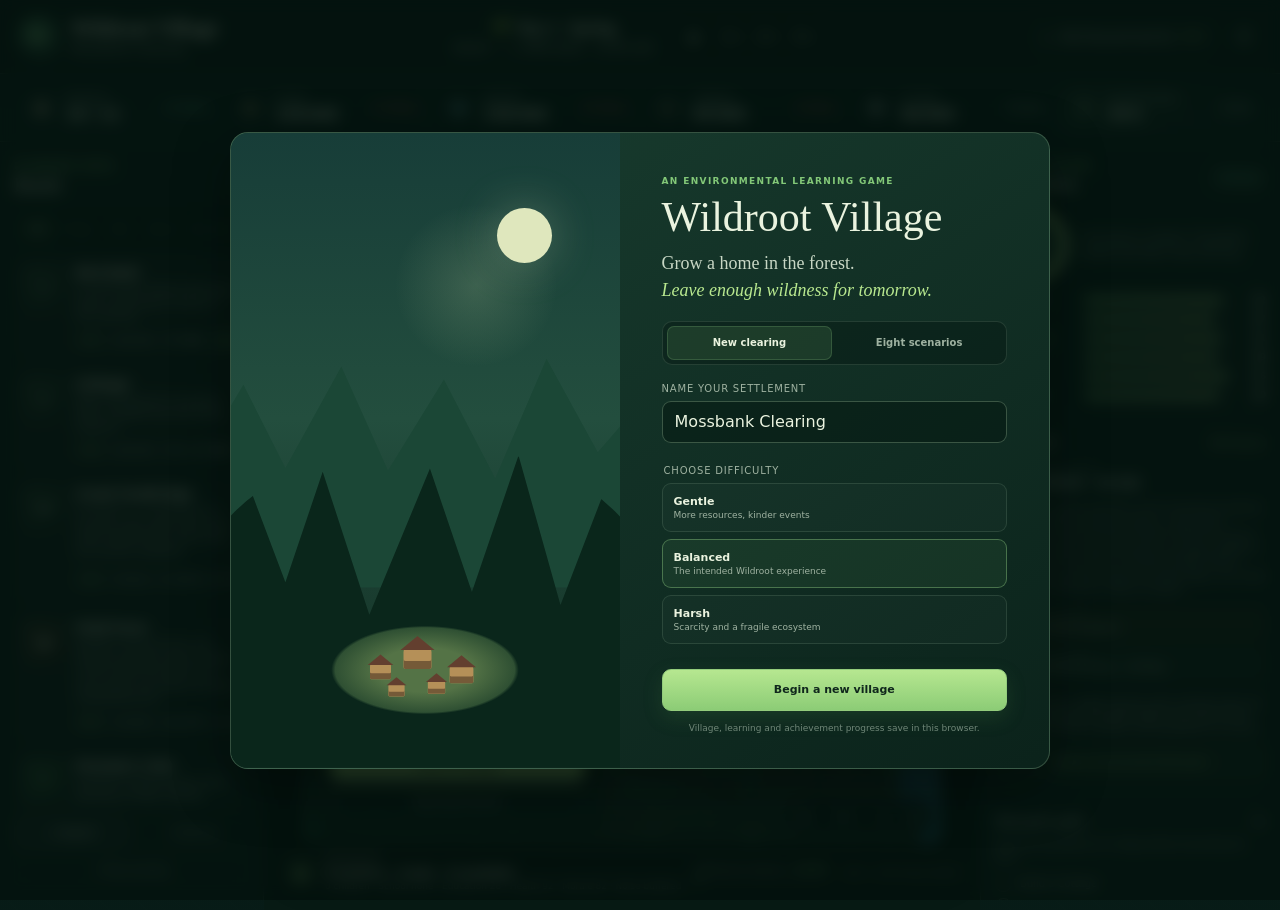
==== commit 2936f58b: "Allow deselecting tree priorities by area" ====
--- a/index.html
+++ b/index.html
@@ -125,7 +125,7 @@
             <span><kbd>Scroll</kbd> zoom</span>
             <span><kbd>O</kbd>/<kbd>P</kbd> rotate</span>
             <span><kbd>Click</kbd> person</span>
-            <span><kbd>Priority</kbd> click or drag trees</span>
+            <span><kbd>Priority</kbd> click or drag to mark/remove</span>
             <span><kbd>Esc</kbd> cancel</span>
             <span id="autosaveStatus">Saved locally</span>
           </div>
--- a/styles.css
+++ b/styles.css
@@ -529,6 +529,10 @@
   background: rgba(229, 109, 101, 0.1);
 }
 
+.tool-button[data-tool="tree_priority"] {
+  grid-column: 1 / -1;
+}
+
 .map-section {
   min-width: 0;
   padding: 12px;
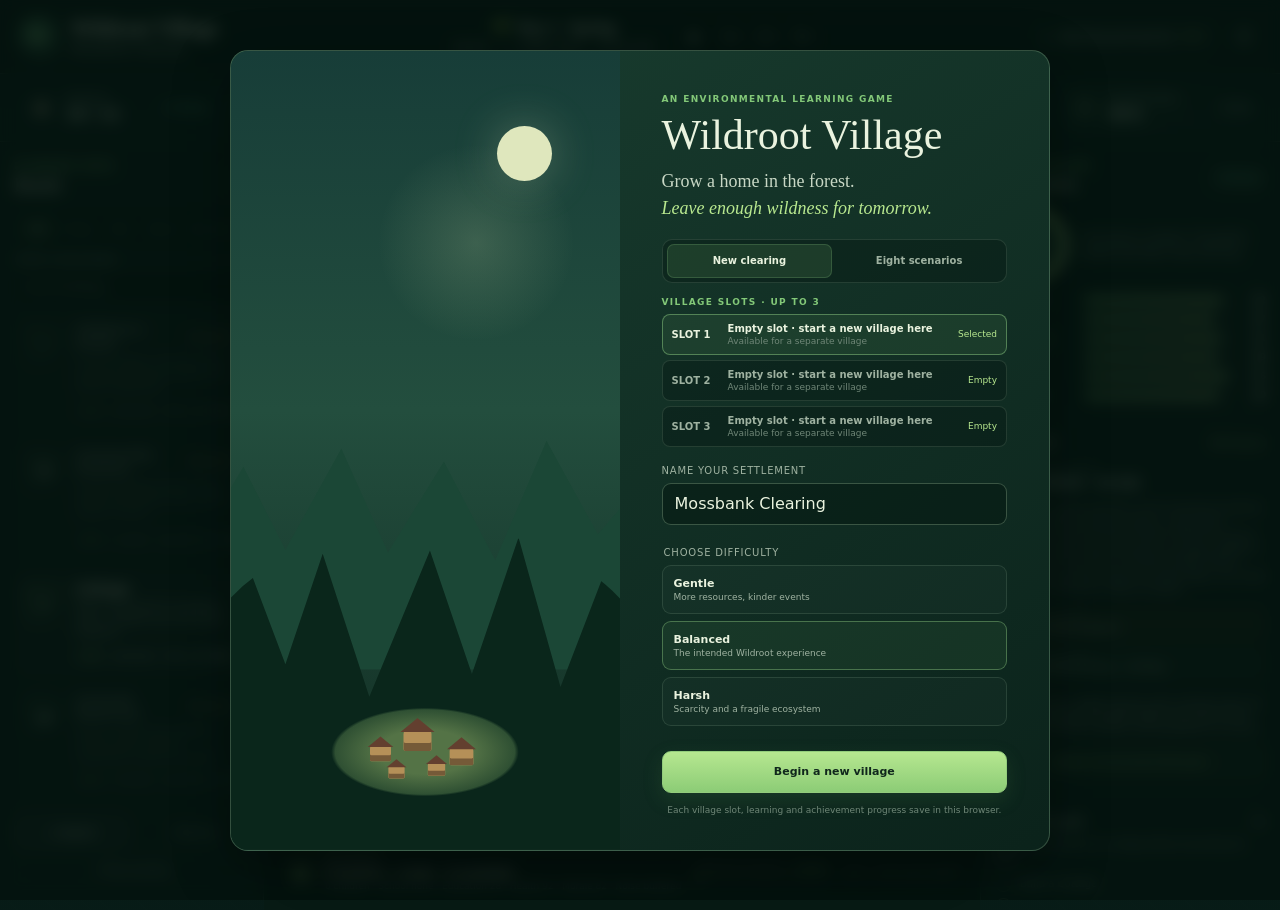
==== commit 13de159c: "Add village slots and build search" ====
--- a/index.html
+++ b/index.html
@@ -98,6 +98,9 @@
           <button class="build-tab" data-category="nature" type="button">Nature</button>
           <button class="build-tab" data-category="decoration" type="button">Decorations</button>
         </div>
+
+        <label class="build-search-label" for="buildSearch">Find a building</label>
+        <input id="buildSearch" class="build-search" type="search" placeholder="Search buildings…" autocomplete="off" spellcheck="false">
 
         <div id="buildList" class="build-list" aria-live="polite"></div>
 
@@ -248,6 +251,11 @@
             <button id="scenarioModeButton" class="start-mode-button" type="button" role="tab" aria-selected="false">Eight scenarios</button>
           </div>
 
+          <section class="save-slots" aria-labelledby="saveSlotsTitle">
+            <span id="saveSlotsTitle" class="eyebrow">VILLAGE SLOTS · UP TO 3</span>
+            <div id="saveSlotList" class="save-slot-list" aria-live="polite"></div>
+          </section>
+
           <div id="freeplaySetup">
             <label class="field-label" for="newVillageName">Name your settlement</label>
             <input id="newVillageName" class="text-input" maxlength="28" value="Mossbank Clearing" autocomplete="off">
@@ -278,7 +286,7 @@
             <button id="continueGameButton" class="secondary-button" type="button" hidden>Continue saved village</button>
             <button id="beginGameButton" class="primary-button" type="button">Begin a new village</button>
           </div>
-          <p class="local-note">Village, learning and achievement progress save in this browser.</p>
+          <p class="local-note">Each village slot, learning and achievement progress save in this browser.</p>
         </div>
       </section>
     </div>
--- a/styles.css
+++ b/styles.css
@@ -383,12 +383,50 @@
   background: rgba(104, 163, 103, 0.15);
 }
 
+.build-search-label {
+  display: block;
+  margin: 0 2px 5px;
+  color: var(--faint);
+  font-size: 9px;
+  font-weight: 700;
+  letter-spacing: .1em;
+  text-transform: uppercase;
+}
+
+.build-search {
+  width: 100%;
+  margin-bottom: 9px;
+  padding: 8px 9px;
+  border: 1px solid var(--line);
+  border-radius: 7px;
+  outline: none;
+  background: rgba(4, 20, 15, .46);
+  color: var(--ink);
+  font: 12px Georgia, serif;
+}
+
+.build-search::placeholder {
+  color: var(--faint);
+}
+
+.build-search:focus {
+  border-color: rgba(143, 205, 133, .7);
+  box-shadow: 0 0 0 2px rgba(104, 163, 103, .16);
+}
+
 .build-list {
   min-height: 0;
   padding-right: 3px;
   overflow-y: auto;
   scrollbar-width: thin;
   scrollbar-color: rgba(128, 170, 132, 0.25) transparent;
+}
+
+.build-empty {
+  margin: 10px 4px;
+  color: var(--muted);
+  font-size: 12px;
+  line-height: 1.45;
 }
 
 .build-item {
@@ -1344,6 +1382,60 @@
   box-shadow: inset 0 0 0 1px rgba(148, 207, 133, .2);
 }
 
+.save-slots {
+  margin: -4px 0 18px;
+}
+
+.save-slot-list {
+  display: grid;
+  gap: 5px;
+  margin-top: 7px;
+}
+
+.save-slot {
+  width: 100%;
+  display: grid;
+  grid-template-columns: 48px 1fr auto;
+  align-items: center;
+  gap: 8px;
+  padding: 8px 9px;
+  border: 1px solid var(--line);
+  border-radius: 8px;
+  color: var(--muted);
+  background: rgba(4, 20, 15, .34);
+  cursor: pointer;
+  text-align: left;
+}
+
+.save-slot:hover,
+.save-slot.active {
+  border-color: rgba(143, 205, 133, .48);
+  background: rgba(104, 163, 103, .12);
+  color: var(--ink);
+}
+
+.save-slot strong,
+.save-slot small,
+.save-slot em {
+  display: block;
+}
+
+.save-slot strong {
+  font-size: 10px;
+}
+
+.save-slot small {
+  margin-top: 2px;
+  color: var(--faint);
+  font-size: 9px;
+}
+
+.save-slot em {
+  color: var(--green-bright);
+  font-size: 9px;
+  font-style: normal;
+}
+
 .field-label,
 .difficulty-fieldset legend {
   display: block;
@@ -2341,6 +2433,8 @@
 
 .build-panel.collapsed .panel-heading > div,
 .build-panel.collapsed .build-tabs,
+.build-panel.collapsed .build-search-label,
+.build-panel.collapsed .build-search,
 .build-panel.collapsed .build-list,
 .build-panel.collapsed .tool-row {
   display: none;
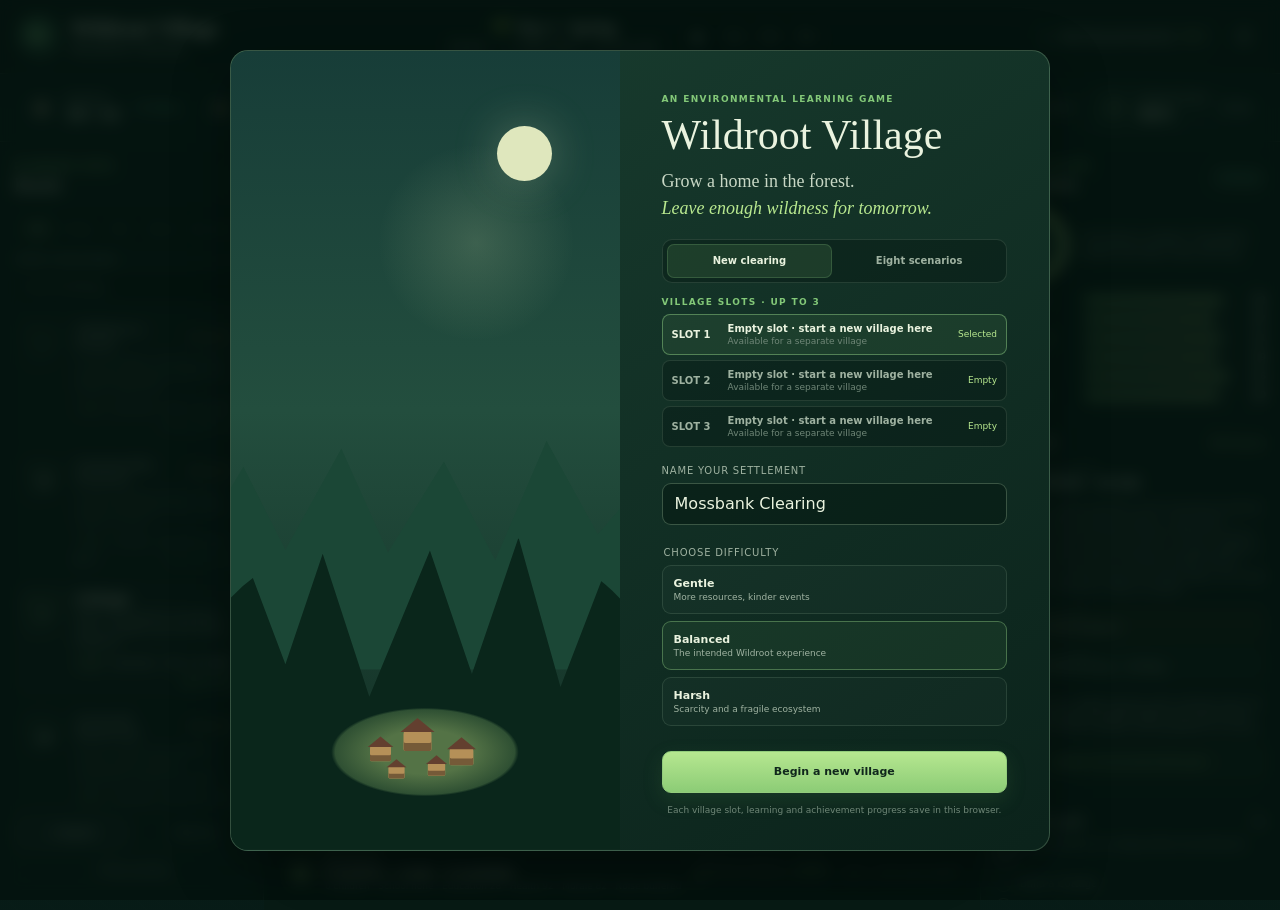
==== commit dced2472: "Add seasonal city market trading" ====
--- a/index.html
+++ b/index.html
@@ -73,6 +73,11 @@
         <span class="resource-icon stone-icon" aria-hidden="true">⬟</span>
         <span class="resource-copy"><small>Stone</small><strong id="stoneValue">60/400</strong></span>
         <span id="stoneTrend" class="trend">0/day</span>
+      </div>
+      <div class="resource-card coin-resource" data-resource="coins">
+        <span class="resource-icon coin-icon" aria-hidden="true">●</span>
+        <span class="resource-copy"><small>Coins</small><strong id="coinsValue">0</strong></span>
+        <span id="coinsTrend" class="trend">Market locked</span>
       </div>
       <div class="resource-card eco-resource" data-resource="ecosystem">
         <span class="resource-icon eco-icon" aria-hidden="true">✦</span>
--- a/styles.css
+++ b/styles.css
@@ -221,7 +221,7 @@
   min-height: 68px;
   padding: 9px 18px;
   display: grid;
-  grid-template-columns: repeat(6, minmax(116px, 1fr));
+  grid-template-columns: repeat(7, minmax(116px, 1fr));
   gap: 8px;
   border-bottom: 1px solid var(--line);
   background: rgba(13, 40, 32, 0.82);
@@ -256,6 +256,7 @@
 .water-icon { color: var(--blue); }
 .wood-icon { color: #bd865e; }
 .stone-icon { color: #b7bfbd; }
+.coin-icon { color: #f1cc62; background: rgba(218, 172, 57, 0.16); }
 .eco-icon { color: var(--green-bright); }
 
 .resource-copy {
@@ -292,6 +293,84 @@
 .eco-resource {
   border-radius: 9px;
   background: linear-gradient(90deg, rgba(72, 130, 79, 0.12), transparent);
+}
+
+.coin-resource {
+  background: linear-gradient(90deg, rgba(197, 151, 47, 0.13), transparent);
+}
+
+.market-balance {
+  margin: -3px 0 14px;
+  padding: 10px 12px;
+  border: 1px solid rgba(226, 185, 83, .28);
+  border-radius: 9px;
+  color: #f1d68e;
+  background: rgba(184, 135, 33, .08);
+  font-size: 12px;
+}
+
+.market-balance strong { font-size: 18px; }
+
+.market-offers {
+  display: grid;
+  grid-template-columns: repeat(2, minmax(0, 1fr));
+  gap: 8px;
+  margin: 12px 0;
+}
+
+.market-offer {
+  display: grid;
+  grid-template-columns: 1fr auto;
+  gap: 7px;
+  align-items: center;
+  padding: 10px;
+  border: 1px solid var(--line);
+  border-radius: 9px;
+  background: rgba(255,255,255,.025);
+}
+
+.market-offer strong { font-size: 11px; }
+.market-offer small { grid-column: 1 / -1; color: var(--muted); font-size: 9px; line-height: 1.45; }
+
+.market-trade-control {
+  grid-column: 1 / -1;
+  display: grid;
+  grid-template-columns: 1fr auto;
+  gap: 5px 8px;
+  padding: 8px;
+  border: 1px solid rgba(160, 190, 150, .15);
+  border-radius: 7px;
+  background: rgba(3, 17, 13, .14);
+}
+
+.market-trade-control label { color: #d5e0d1; font-size: 10px; }
+.market-trade-control output { color: var(--gold); font-weight: 700; }
+.market-trade-control input { grid-column: 1 / -1; width: 100%; accent-color: var(--gold); }
+.market-trade-control small { grid-column: 1 / -1; }
+.market-trade-control button { min-height: 30px; padding: 5px 8px; font-size: 10px; }
+
+.market-queue {
+  display: grid;
+  gap: 7px;
+  margin: 12px 0 0;
+}
+
+.market-queue-item {
+  display: grid;
+  grid-template-columns: 1fr auto;
+  gap: 8px;
+  align-items: center;
+  padding: 9px 10px;
+  border: 1px solid rgba(135, 184, 126, .2);
+  border-radius: 8px;
+  background: rgba(90, 145, 83, .06);
+  font-size: 10px;
+}
+
+.market-queue-item small { color: var(--muted); }
+
+@media (max-width: 720px) {
+  .market-offers { grid-template-columns: 1fr; }
 }
 
 .workspace {
@@ -395,6 +474,7 @@
 
 .build-search {
   width: 100%;
+  box-sizing: border-box;
   margin-bottom: 9px;
   padding: 8px 9px;
   border: 1px solid var(--line);
@@ -417,6 +497,7 @@
 .build-list {
   min-height: 0;
   padding-right: 3px;
+  overflow-x: hidden;
   overflow-y: auto;
   scrollbar-width: thin;
   scrollbar-color: rgba(128, 170, 132, 0.25) transparent;
@@ -431,6 +512,8 @@
 
 .build-item {
   width: 100%;
+  min-width: 0;
+  box-sizing: border-box;
   display: grid;
   grid-template-columns: 43px 1fr;
   gap: 10px;
@@ -503,6 +586,7 @@
 
 .build-costs {
   justify-content: flex-start;
+  flex-wrap: wrap;
   color: #c9d5c7;
   font-size: 9px;
 }
@@ -2578,7 +2662,7 @@
   .resource-strip {
     padding: 6px 8px;
     overflow-x: auto;
-    grid-template-columns: repeat(6, minmax(112px, 1fr));
+    grid-template-columns: repeat(7, minmax(112px, 1fr));
   }
 
   .workspace {
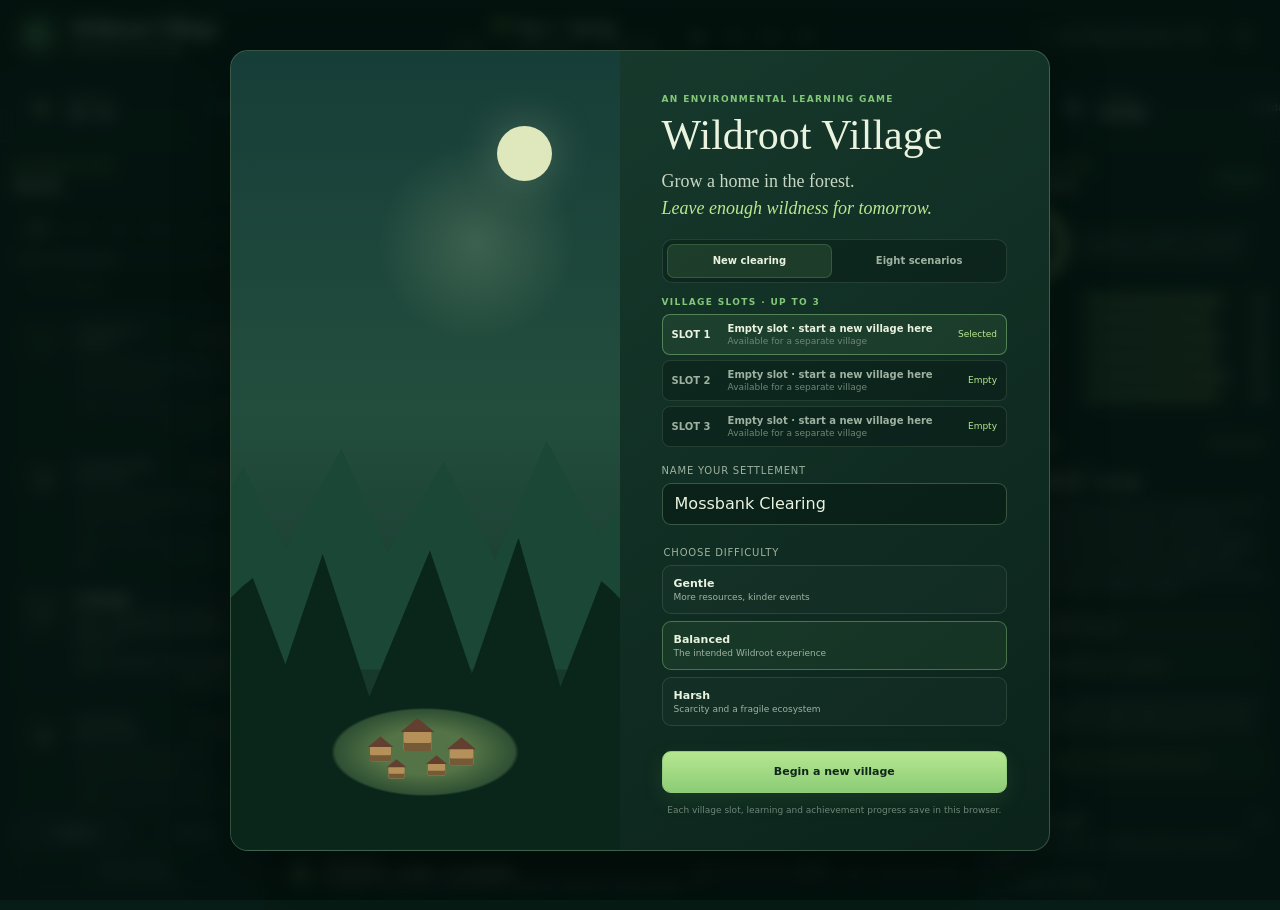
==== commit 4b7a2773: "Improve wide-view performance diagnostics" ====
--- a/index.html
+++ b/index.html
@@ -141,6 +141,7 @@
 
         <div id="mapFrame" class="map-frame">
           <canvas id="gameCanvas" width="768" height="768" aria-label="A zoomable 100 by 100 forest world with an irregular village clearing, creeks, a river, bridges, buildings, trees, and moving residents"></canvas>
+          <output id="fpsOverlay" class="fps-overlay" hidden aria-live="off">FPS measuring…</output>
           <section id="placementGuide" class="placement-guide" aria-live="polite">
             <span id="placementGuideStep" class="eyebrow">LIVE BUILD TUTORIAL · STEP 1 OF 7</span>
             <h3 id="placementGuideTitle">Place a Cottage</h3>
--- a/styles.css
+++ b/styles.css
@@ -221,8 +221,9 @@
   min-height: 68px;
   padding: 9px 18px;
   display: grid;
-  grid-template-columns: repeat(7, minmax(116px, 1fr));
+  grid-template-columns: repeat(7, minmax(250px, 1fr));
   gap: 8px;
+  overflow-x: auto;
   border-bottom: 1px solid var(--line);
   background: rgba(13, 40, 32, 0.82);
 }
@@ -230,9 +231,9 @@
 .resource-card {
   min-width: 0;
   display: grid;
-  grid-template-columns: 31px 1fr auto;
+  grid-template-columns: 31px minmax(0, 1fr) max-content;
   align-items: center;
-  gap: 8px;
+  gap: 10px;
   padding: 5px 9px;
   border-right: 1px solid var(--line);
 }
@@ -276,14 +277,17 @@
 
 .resource-copy strong {
   margin-top: 1px;
-  font-size: 14px;
+  font-size: clamp(12px, 0.7vw, 14px);
   white-space: nowrap;
+  font-variant-numeric: tabular-nums;
 }
 
 .trend {
   color: var(--muted);
   font-size: 10px;
   white-space: nowrap;
+  padding-left: 4px;
+  font-variant-numeric: tabular-nums;
 }
 
 .trend.positive { color: var(--mint); }
@@ -758,6 +762,21 @@
   cursor: crosshair;
   image-rendering: auto;
   touch-action: none;
+}
+
+.fps-overlay {
+  position: absolute;
+  z-index: 10;
+  top: 12px;
+  right: 12px;
+  padding: 5px 8px;
+  border: 1px solid rgba(191, 239, 166, .5);
+  border-radius: 5px;
+  background: rgba(5, 25, 18, .82);
+  color: #e3f5ca;
+  font: 600 12px/1 ui-monospace, SFMono-Regular, Menlo, monospace;
+  letter-spacing: .03em;
+  pointer-events: none;
 }
 
 .placement-guide {
@@ -2662,7 +2681,7 @@
   .resource-strip {
     padding: 6px 8px;
     overflow-x: auto;
-    grid-template-columns: repeat(7, minmax(112px, 1fr));
+    grid-template-columns: repeat(7, minmax(210px, 1fr));
   }
 
   .workspace {
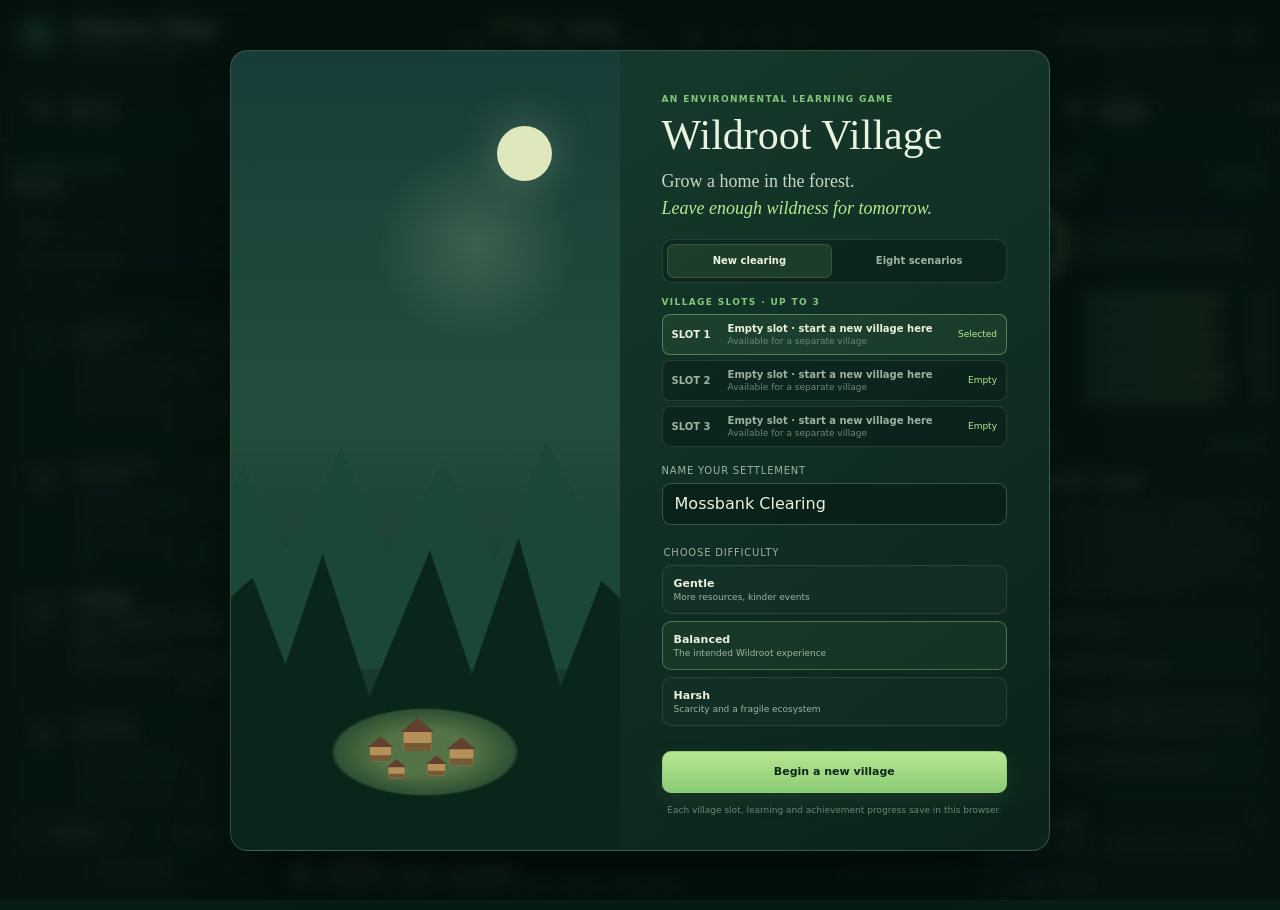
==== commit 7ef12a6f: "Improve market and logging controls" ====
--- a/index.html
+++ b/index.html
@@ -56,22 +56,22 @@
       </div>
       <div class="resource-card" data-resource="food">
         <span class="resource-icon food-icon" aria-hidden="true">◆</span>
-        <span class="resource-copy"><small>Food</small><strong id="foodValue">120/400</strong></span>
+        <span class="resource-copy"><small>Food <span id="foodMarketValue" class="market-value" hidden aria-label="Food market value"></span></small><strong id="foodValue">120/400</strong></span>
         <span id="foodTrend" class="trend">0/day</span>
       </div>
       <div class="resource-card" data-resource="water">
         <span class="resource-icon water-icon" aria-hidden="true">●</span>
-        <span class="resource-copy"><small>Water</small><strong id="waterValue">130/400</strong></span>
+        <span class="resource-copy"><small>Water <span id="waterMarketValue" class="market-value" hidden aria-label="Water market value"></span></small><strong id="waterValue">130/400</strong></span>
         <span id="waterTrend" class="trend">0/day</span>
       </div>
       <div class="resource-card" data-resource="wood">
         <span class="resource-icon wood-icon" aria-hidden="true">▰</span>
-        <span class="resource-copy"><small>Timber</small><strong id="woodValue">95/400</strong></span>
+        <span class="resource-copy"><small>Timber <span id="woodMarketValue" class="market-value" hidden aria-label="Timber market value"></span></small><strong id="woodValue">95/400</strong></span>
         <span id="woodTrend" class="trend">0/day</span>
       </div>
       <div class="resource-card" data-resource="stone">
         <span class="resource-icon stone-icon" aria-hidden="true">⬟</span>
-        <span class="resource-copy"><small>Stone</small><strong id="stoneValue">60/400</strong></span>
+        <span class="resource-copy"><small>Stone <span id="stoneMarketValue" class="market-value" hidden aria-label="Stone market value"></span></small><strong id="stoneValue">60/400</strong></span>
         <span id="stoneTrend" class="trend">0/day</span>
       </div>
       <div class="resource-card coin-resource" data-resource="coins">
@@ -172,10 +172,6 @@
               <span id="familiesLabel" class="workers-detail">0 children · School none · Education 28</span>
             </div>
           </div>
-          <div class="pressure-meter">
-            <div class="pressure-copy"><span>Settlement footprint</span><strong id="footprintLabel">Gentle</strong></div>
-            <div class="meter-track"><div id="footprintFill" class="meter-fill"></div></div>
-          </div>
           <div class="coordinates" id="coordinatesLabel">100 × 100 forest world</div>
         </div>
       </section>
--- a/styles.css
+++ b/styles.css
@@ -282,6 +282,18 @@
   font-variant-numeric: tabular-nums;
 }
 
+.market-value {
+  display: inline-block;
+  margin-left: 3px;
+  font-size: 12px;
+  font-weight: 800;
+  line-height: 1;
+  vertical-align: -1px;
+}
+
+.market-value.higher { color: var(--mint); }
+.market-value.lower { color: #e5a368; }
+
 .trend {
   color: var(--muted);
   font-size: 10px;
@@ -314,6 +326,26 @@
 }
 
 .market-balance strong { font-size: 18px; }
+
+.market-price-guide {
+  margin: 12px 0;
+  padding: 11px 12px;
+  border: 1px solid rgba(134, 189, 125, .28);
+  border-radius: 9px;
+  background: rgba(76, 133, 71, .08);
+  color: var(--ink);
+  font-size: 11px;
+}
+
+.market-price-guide p { margin: 0 0 9px; }
+.market-price-guide small { color: var(--muted); font-size: 9px; line-height: 1.4; }
+.market-price-guide table { width: 100%; border-collapse: collapse; font-variant-numeric: tabular-nums; }
+.market-price-guide th,
+.market-price-guide td { padding: 5px 4px; border-top: 1px solid rgba(160, 190, 150, .15); text-align: right; }
+.market-price-guide th:first-child { text-align: left; }
+.market-price-guide thead th { color: var(--mint); font-size: 9px; }
+.market-price-guide-locked { color: var(--muted); }
+.market-price-guide-locked strong { color: var(--ink); }
 
 .market-offers {
   display: grid;
@@ -999,24 +1031,6 @@
   padding-top: 8px;
 }
 
-.pressure-meter {
-  flex: 1;
-  max-width: 250px;
-}
-
-.pressure-copy {
-  display: flex;
-  justify-content: space-between;
-  margin-bottom: 4px;
-  color: var(--muted);
-  font-size: 9px;
-}
-
-.pressure-copy strong {
-  color: var(--green);
-}
-
-.meter-track,
 .eco-metric-track {
   height: 5px;
   border-radius: 5px;
@@ -1024,7 +1038,6 @@
   background: rgba(255,255,255,0.07);
 }
 
-.meter-fill,
 .eco-metric-fill {
   height: 100%;
   width: 8%;
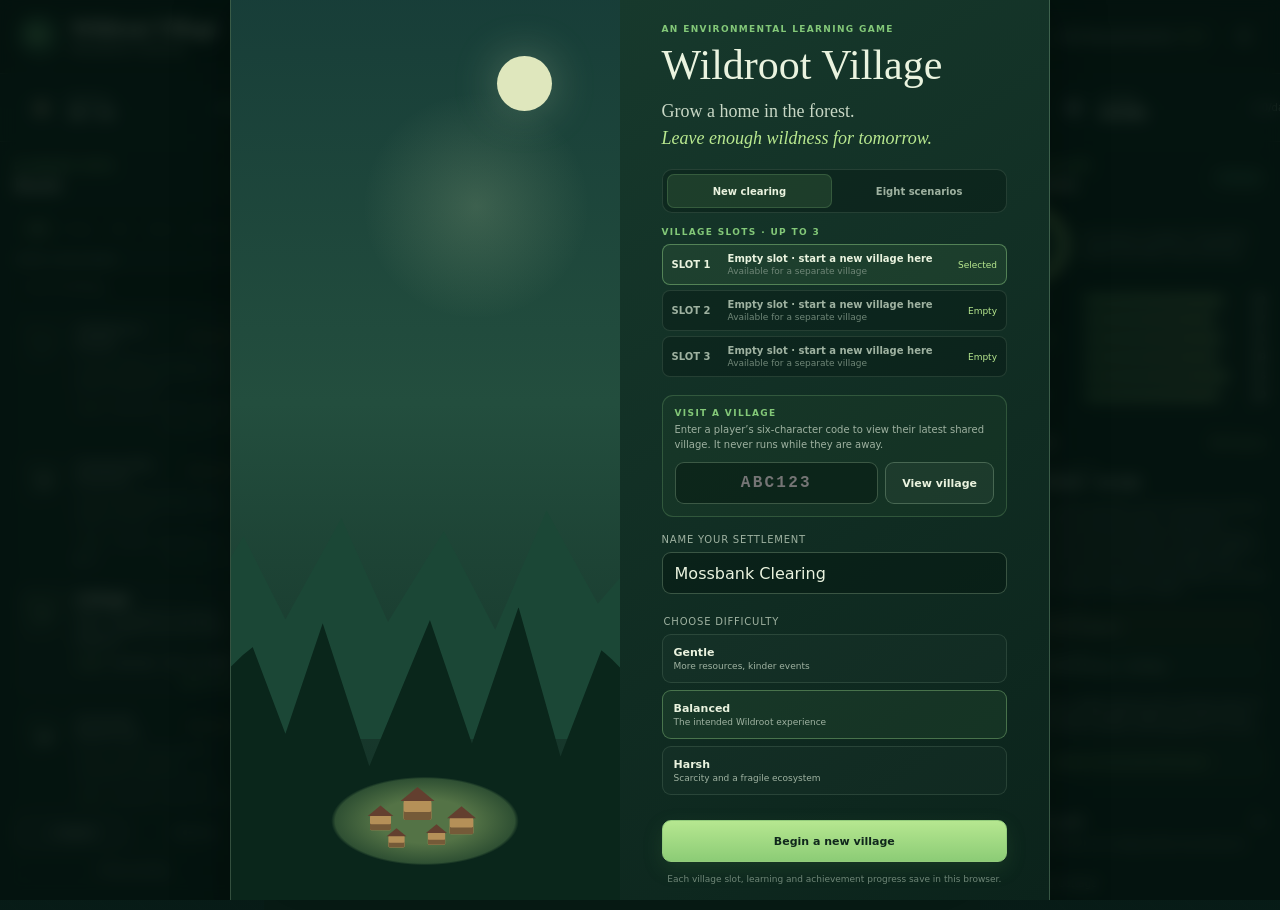
==== commit 44709360: "Add shared village visits and deployment guide" ====
--- a/index.html
+++ b/index.html
@@ -258,6 +258,16 @@
             <div id="saveSlotList" class="save-slot-list" aria-live="polite"></div>
           </section>
 
+          <section class="village-visit-card" aria-labelledby="visitVillageTitle">
+            <span class="eyebrow" id="visitVillageTitle">VISIT A VILLAGE</span>
+            <p>Enter a player’s six-character code to view their latest shared village. It never runs while they are away.</p>
+            <div class="visit-code-row">
+              <label class="sr-only" for="visitVillageCode">Village visit code</label>
+              <input id="visitVillageCode" class="text-input visit-code-input" maxlength="6" placeholder="ABC123" autocomplete="off" autocapitalize="characters" spellcheck="false">
+              <button id="visitVillageButton" class="secondary-button" type="button">View village</button>
+            </div>
+          </section>
+
           <div id="freeplaySetup">
             <label class="field-label" for="newVillageName">Name your settlement</label>
             <input id="newVillageName" class="text-input" maxlength="28" value="Mossbank Clearing" autocomplete="off">
--- a/styles.css
+++ b/styles.css
@@ -1572,6 +1572,118 @@
   background: rgba(4, 20, 15, 0.45);
 }
 
+.sr-only {
+  position: absolute;
+  width: 1px;
+  height: 1px;
+  padding: 0;
+  margin: -1px;
+  overflow: hidden;
+  clip: rect(0, 0, 0, 0);
+  white-space: nowrap;
+  border: 0;
+}
+
+.village-visit-card {
+  margin: 17px 0;
+  padding: 12px;
+  border: 1px solid rgba(133, 191, 126, 0.25);
+  border-radius: 11px;
+  background: rgba(68, 125, 73, 0.09);
+}
+
+.village-visit-card p {
+  margin: 5px 0 10px;
+  color: var(--muted);
+  font-size: 10px;
+  line-height: 1.45;
+}
+
+.visit-code-row {
+  display: grid;
+  grid-template-columns: minmax(0, 1fr) auto;
+  gap: 7px;
+}
+
+.visit-code-input,
+.village-share-code {
+  font-family: ui-monospace, SFMono-Regular, Menlo, Monaco, Consolas, monospace;
+  font-weight: 800;
+  letter-spacing: .14em;
+  text-align: center;
+  text-transform: uppercase;
+}
+
+.visit-code-row .secondary-button { min-height: 42px; }
+
+.village-share-code {
+  display: inline-block;
+  margin: 7px 0 2px;
+  padding: 8px 10px;
+  border: 1px solid rgba(150, 211, 129, .38);
+  border-radius: 8px;
+  color: var(--green-bright);
+  background: rgba(8, 29, 21, .48);
+  font-size: 18px;
+}
+
+.village-visit-panel { max-width: 720px; }
+.village-visit-panel .modal-description { margin-bottom: 14px; }
+
+.village-preview {
+  display: block;
+  width: 100%;
+  aspect-ratio: 1.35 / 1;
+  margin: 12px 0;
+  border: 1px solid rgba(157, 205, 139, .27);
+  border-radius: 10px;
+  overflow: hidden;
+  object-fit: cover;
+  background: #244a32;
+}
+
+.village-preview-map {
+  position: relative;
+  width: 100%;
+  aspect-ratio: 1.35 / 1;
+  margin: 12px 0;
+  overflow: hidden;
+  border: 1px solid rgba(157, 205, 139, .27);
+  border-radius: 10px;
+  background: repeating-linear-gradient(0deg, rgba(210, 231, 164, .06) 0 1px, transparent 1px 5%), repeating-linear-gradient(90deg, rgba(210, 231, 164, .06) 0 1px, transparent 1px 5%), #315f40;
+}
+
+.village-preview-building {
+  position: absolute;
+  min-width: 4px;
+  min-height: 4px;
+  border: 1px solid rgba(241, 210, 143, .8);
+  border-radius: 2px;
+  background: rgba(112, 74, 48, .82);
+}
+
+.village-summary-grid {
+  display: grid;
+  grid-template-columns: repeat(3, minmax(0, 1fr));
+  gap: 7px;
+}
+
+.village-summary-grid > div {
+  padding: 9px;
+  border-radius: 8px;
+  background: rgba(255, 255, 255, .045);
+}
+
+.village-summary-grid small {
+  display: block;
+  color: var(--muted);
+  font-size: 9px;
+  letter-spacing: .06em;
+  text-transform: uppercase;
+}
+
+.village-summary-grid strong { font-size: 13px; }
+
 .difficulty-fieldset {
   border: 0;
   padding: 0;
@@ -2763,6 +2875,11 @@
     font-size: 34px;
   }
 
+  .visit-code-row,
+  .village-summary-grid {
+    grid-template-columns: 1fr;
+  }
+
   .achievement-grid {
     grid-template-columns: 1fr;
   }
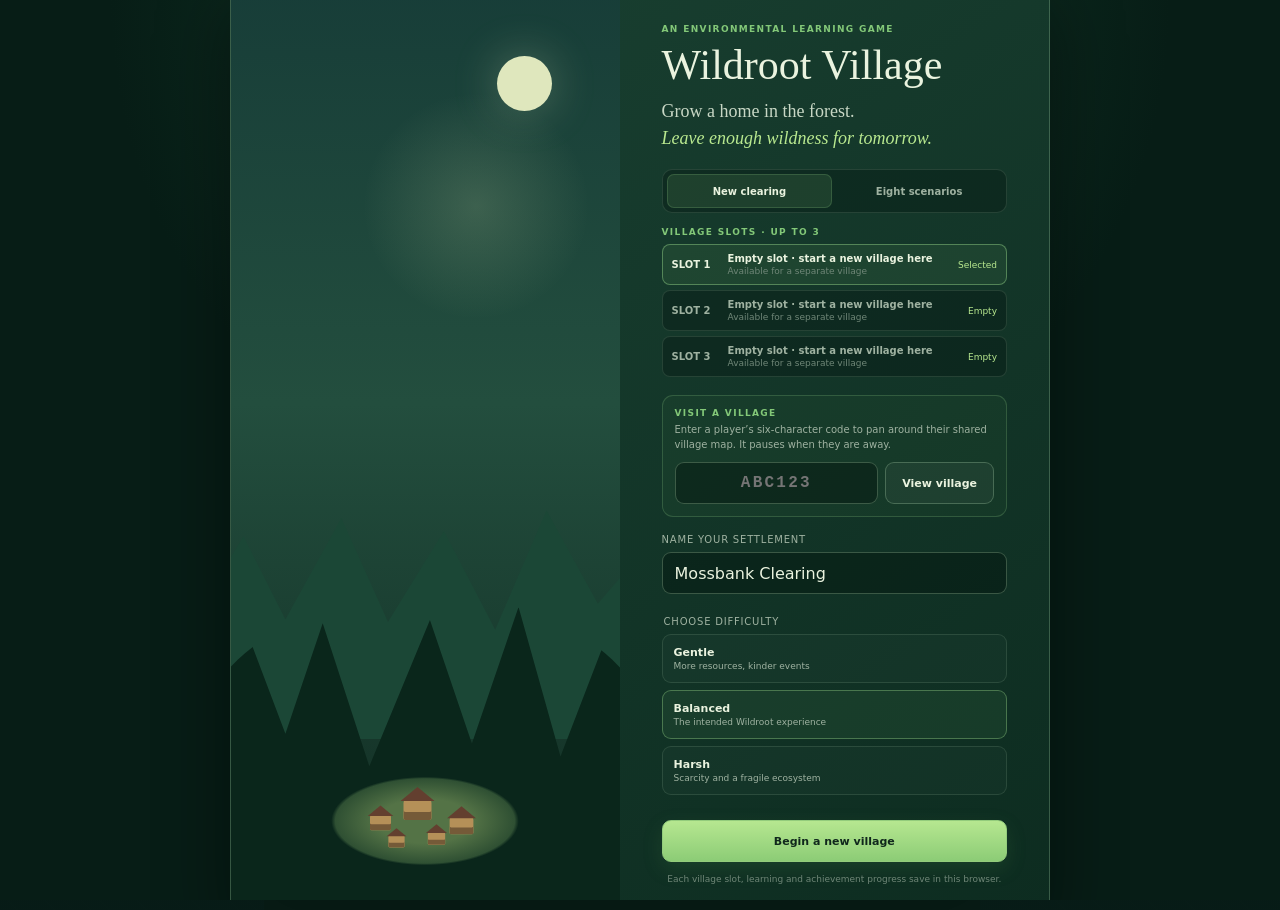
==== commit f4ef382c: "Add live pannable village visits" ====
--- a/index.html
+++ b/index.html
@@ -260,7 +260,7 @@
 
           <section class="village-visit-card" aria-labelledby="visitVillageTitle">
             <span class="eyebrow" id="visitVillageTitle">VISIT A VILLAGE</span>
-            <p>Enter a player’s six-character code to view their latest shared village. It never runs while they are away.</p>
+            <p>Enter a player’s six-character code to pan around their shared village map. It pauses when they are away.</p>
             <div class="visit-code-row">
               <label class="sr-only" for="visitVillageCode">Village visit code</label>
               <input id="visitVillageCode" class="text-input visit-code-input" maxlength="6" placeholder="ABC123" autocomplete="off" autocapitalize="characters" spellcheck="false">
--- a/styles.css
+++ b/styles.css
@@ -1351,17 +1351,21 @@
   display: grid;
   place-items: center;
   padding: 22px;
-  background: rgba(3, 16, 12, 0.78);
-  backdrop-filter: blur(8px);
+  /* Keep menus visually separate from the live canvas. A translucent blurred
+     backdrop can reveal dark, patchy map areas on some GPUs. */
+  background:
+    radial-gradient(circle at 50% 0%, #153e2c 0%, rgba(21, 62, 44, 0) 48%),
+    #071d16;
   overflow-y: auto;
+  overscroll-behavior: contain;
 }
 
 .modal-card {
   width: min(100%, 660px);
   border: 1px solid rgba(179, 216, 171, 0.24);
   border-radius: 18px;
-  background: linear-gradient(145deg, rgba(26, 63, 49, 0.99), rgba(11, 35, 27, 0.99));
-  box-shadow: var(--shadow);
+  background: linear-gradient(145deg, #1a4132, #0d2c20);
+  box-shadow: 0 24px 72px rgba(0, 0, 0, 0.42);
   overflow: hidden;
 }
 
@@ -1630,6 +1634,117 @@
 .village-visit-panel { max-width: 720px; }
 .village-visit-panel .modal-description { margin-bottom: 14px; }
 
+.village-map-visit-panel {
+  width: min(100%, 920px);
+  max-height: min(92dvh, 900px);
+}
+
+.village-map-viewer {
+  position: relative;
+  margin: 12px 0;
+  overflow: hidden;
+  border: 1px solid rgba(157, 205, 139, .32);
+  border-radius: 12px;
+  background: #071b13;
+  box-shadow: inset 0 0 0 1px rgba(7, 20, 14, .42);
+}
+
+.village-map-viewer canvas {
+  display: block;
+  width: 100%;
+  height: auto;
+  aspect-ratio: 3 / 2;
+  background: #071b13;
+  cursor: grab;
+  touch-action: none;
+}
+
+.village-map-viewer canvas:active {
+  cursor: grabbing;
+}
+
+.village-map-status {
+  position: absolute;
+  z-index: 1;
+  top: 10px;
+  left: 10px;
+  display: grid;
+  gap: 2px;
+  max-width: calc(100% - 20px);
+  padding: 7px 9px;
+  border: 1px solid rgba(166, 214, 151, .28);
+  border-radius: 7px;
+  color: #d6e6d1;
+  background: rgba(7, 27, 19, .9);
+  box-shadow: 0 4px 16px rgba(0, 0, 0, .22);
+  font-size: 9px;
+  line-height: 1.35;
+  pointer-events: none;
+}
+
+#visitVillageLiveState {
+  color: var(--green-bright);
+  font-size: 8px;
+  font-weight: 800;
+  letter-spacing: .08em;
+}
+
+#visitVillageLiveState.offline {
+  color: var(--gold);
+}
+
+.village-map-controls {
+  position: absolute;
+  z-index: 1;
+  right: 10px;
+  bottom: 10px;
+  display: flex;
+  align-items: stretch;
+  overflow: hidden;
+  border: 1px solid rgba(166, 214, 151, .28);
+  border-radius: 8px;
+  background: rgba(7, 27, 19, .92);
+  box-shadow: 0 4px 16px rgba(0, 0, 0, .22);
+}
+
+.village-map-controls button,
+.village-map-controls output {
+  min-width: 35px;
+  min-height: 34px;
+  display: grid;
+  place-items: center;
+  margin: 0;
+  border: 0;
+  border-right: 1px solid rgba(166, 214, 151, .2);
+  color: var(--ink);
+  background: transparent;
+  font-size: 15px;
+  font-weight: 700;
+}
+
+.village-map-controls output {
+  min-width: 47px;
+  color: var(--muted);
+  font-size: 9px;
+}
+
+.village-map-controls button {
+  cursor: pointer;
+}
+
+.village-map-controls button:hover {
+  color: var(--green-bright);
+  background: rgba(132, 198, 120, .14);
+}
+
+.village-map-controls button:last-child {
+  border-right: 0;
+}
+
+.village-map-visit-panel .menu-actions {
+  margin-top: 14px;
+}
+
 .village-preview {
   display: block;
   width: 100%;
@@ -2436,8 +2551,26 @@
   gap: 8px;
 }
 
-.menu-actions button:last-child {
+.menu-actions--primary {
+  margin-bottom: 8px;
+}
+
+.menu-actions--explore {
+  padding-top: 10px;
+  border-top: 1px solid var(--line);
+}
+
+.menu-actions--explore > button:last-child:nth-child(odd) {
   grid-column: 1 / -1;
+}
+
+.menu-actions:not(.menu-actions--primary):not(.menu-actions--explore) > button:only-child {
+  grid-column: 1 / -1;
+}
+
+.menu-danger-action {
+  width: 100%;
+  margin-top: 10px;
 }
 
 .inspection-grid {
